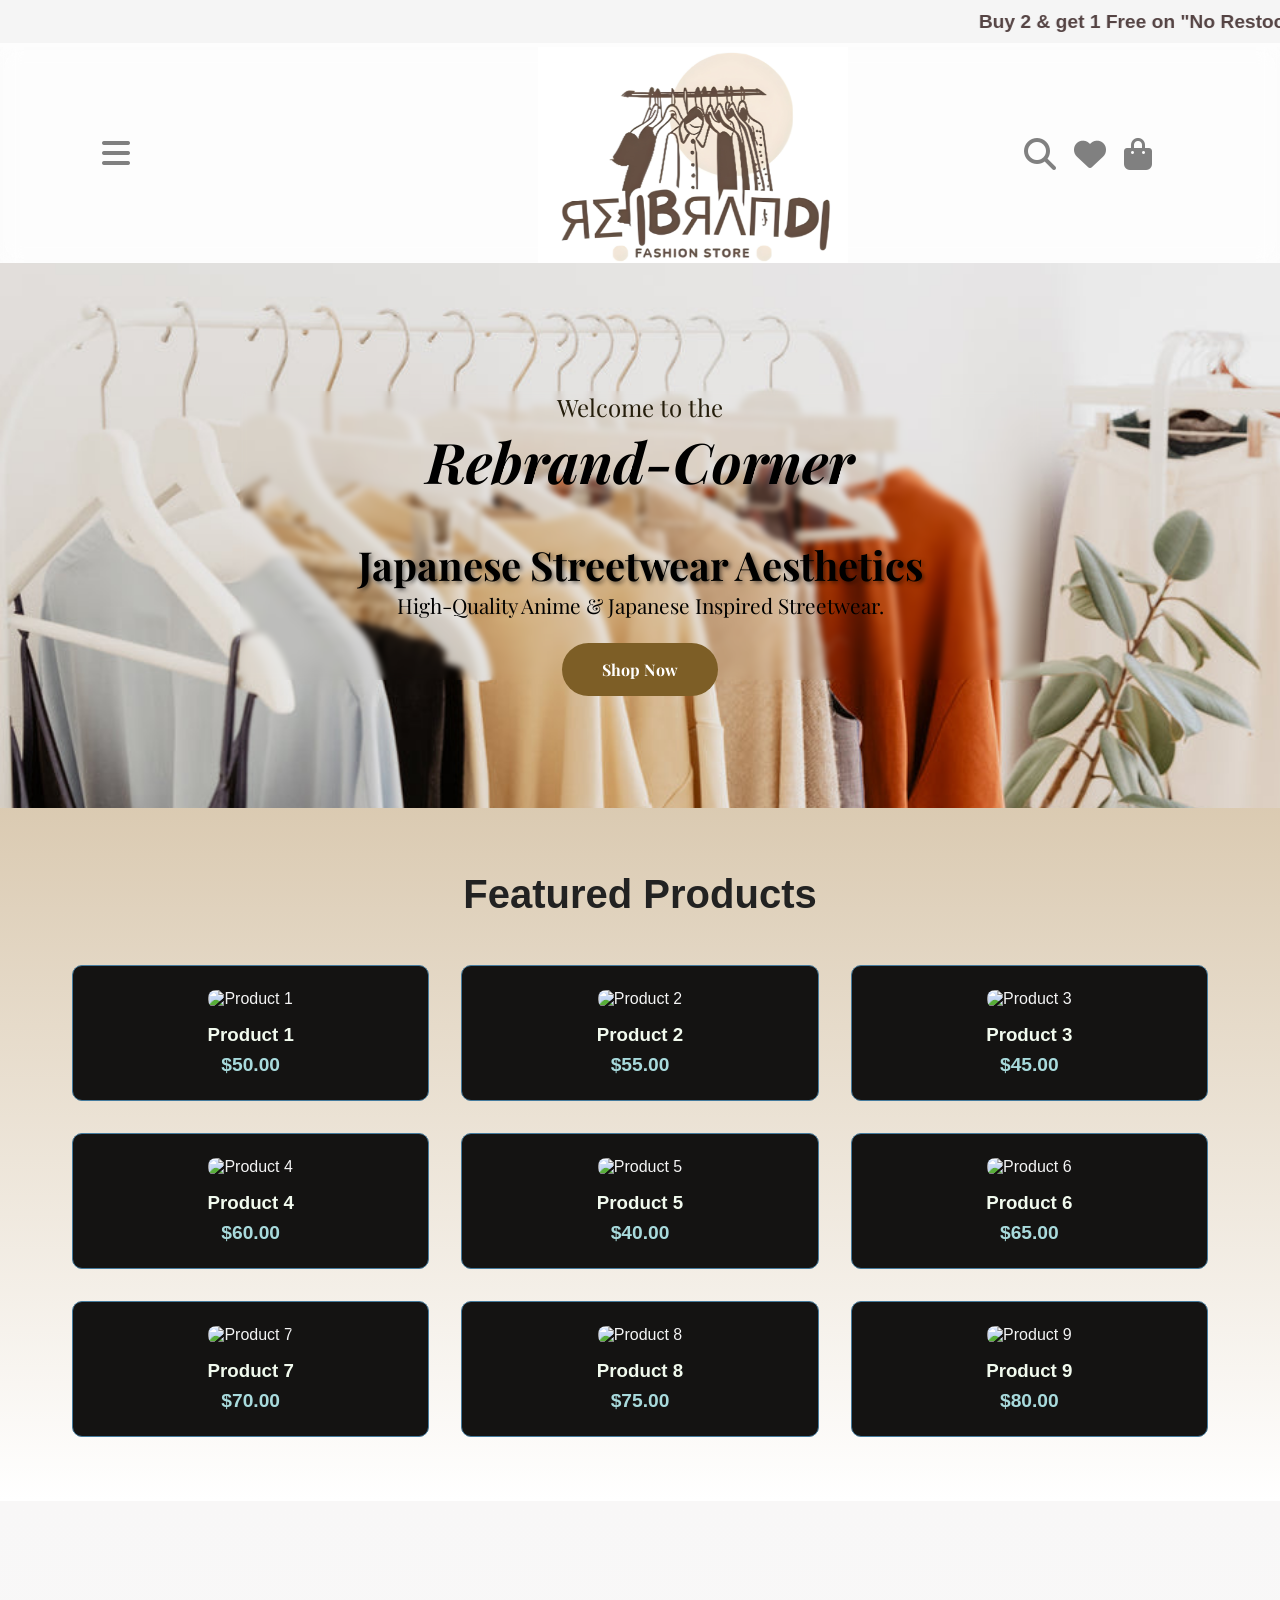
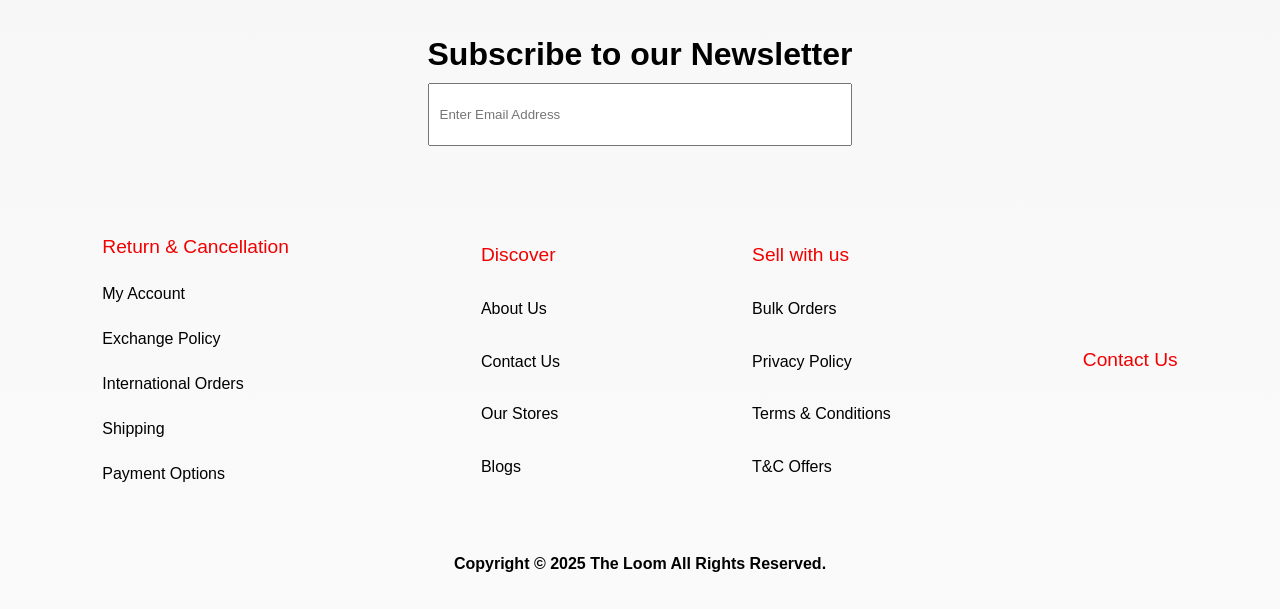
==== index.html @ 9e25e8c2 "Added Footer Section" ====
<!DOCTYPE html>
<html lang="en">
<head>
    <meta charset="UTF-8">
    <meta name="viewport" content="width=device-width, initial-scale=1.0">
    <title>ReBrand</title>
    <link rel="stylesheet" type="text/css" href="rebrand.css"/>
    <link rel="preconnect" href="https://fonts.googleapis.com">
    <link rel="preconnect" href="https://fonts.gstatic.com" crossorigin>
    <link rel="stylesheet" href="https://cdnjs.cloudflare.com/ajax/libs/font-awesome/6.4.0/css/all.min.css">
    <link href="https://fonts.googleapis.com/css2?family=Playfair+Display:ital,wght@0,400..900;1,400..900&display=swap" rel="stylesheet">
</head>
<body>
  <header>


        <marquee class="headline" behavior="scroll" direction="left" scrollamount="12" scrolldelay="20">
 <span>Buy 2 & get 1 Free on "No Restock Club!</span> <span> 2nd Apparel at ₹200 Off </span>  <span>Apparel at ₹300 Off</span>  <span>🔥 Big Sale: Up to 70% Off!</span>
</marquee>
<div class="navbar">



 <div class="All-nav-items"></div>

      <div class="hamburger">
        <i class="fa-solid fa-bars"></i>
      </div>

      <div class="main-logo">
        <img src="rebrandLogo.jpg" alt="" class="logo">
      </div>
     
      <div class="nav-items">
         <span id="Search-btn"><i class="fa-solid fa-magnifying-glass"></i></span>
         <span id="Fav-btn"><i class="fa-solid fa-heart"></i></span>
         <span id="Shopping-cart-btn"><i class="fa-solid fa-bag-shopping"></i></span>
      </div>

        </div>
</div>
  </header>

    <main>
        <section class="hero"  style="background-image: url(background2.jpg); ">
            
            <div class="hero-content">
                <p id="welcome-message"> Welcome to the </p>
                <h1> Rebrand-Corner</h1>
                <h2>Japanese Streetwear Aesthetics</h2>
                <p>High-Quality Anime & Japanese Inspired Streetwear.</p>
                <a href="#product-grid" class="cta-button">Shop Now</a>
            </div>
            
        </section>
        
        <section id="product-grid" class="product-grid">
            <h2>Featured Products</h2>
            <div class="products">
                <div class="product-card">
                    <img src="https://via.placeholder.com/300" alt="Product 1">
                    <h3>Product 1</h3>
                    <p class="price">$50.00</p>
                </div>
                <div class="product-card">
                    <img src="https://via.placeholder.com/300" alt="Product 2">
                    <h3>Product 2</h3>
                    <p class="price">$55.00</p>
                </div>
                <div class="product-card">
                    <img src="https://via.placeholder.com/300" alt="Product 3">
                    <h3>Product 3</h3>
                    <p class="price">$45.00</p>
                </div>

                <div class="product-card">
                    <img src="https://via.placeholder.com/300" alt="Product 4">
                    <h3>Product 4</h3>
                    <p class="price">$60.00</p>
                </div>
                <div class="product-card">
                    <img src="https://via.placeholder.com/300" alt="Product 5">
                    <h3>Product 5</h3>
                    <p class="price">$40.00</p>
                </div>
                <div class="product-card">
                    <img src="https://via.placeholder.com/300" alt="Product 6">
                    <h3>Product 6</h3>
                    <p class="price">$65.00</p>
                </div>

                <div class="product-card">
                    <img src="https://via.placeholder.com/300" alt="Product 7">
                    <h3>Product 7</h3>
                    <p class="price">$70.00</p>
                </div>
                <div class="product-card">
                    <img src="https://via.placeholder.com/300" alt="Product 8">
                    <h3>Product 8</h3>
                    <p class="price">$75.00</p>
                </div>
                <div class="product-card">
                    <img src="https://via.placeholder.com/300" alt="Product 9">
                    <h3>Product 9</h3>
                    <p class="price">$80.00</p>
                </div>
            </div>
        </section>



    </main>

    <footer>
        <div class="foot-Header">
            <h1 id="footHeading">Subscribe to our Newsletter</h1>
            <input type="email" placeholder="Enter Email Address" id="email">
        </div>
            
        <div class="footer-services">
            <ul class="first-footer-section">
                <li style="font-size: 1.2rem; color: rgb(240, 0, 0);">Return & Cancellation</li>
               <li> My Account</li>
                <li>Exchange Policy</li>
                <li>International Orders</li>
                <li>Shipping</li>
                <li>Payment Options</li>

            </ul>
            <ul class="second-footer-section">
                <li style="font-size: 1.2rem; color: rgb(240, 0, 0);">Discover</li>
               <li> About Us</li>
                <li>Contact Us</li>
                <li>Our Stores</li>
                <li>Blogs</li>
        

            </ul>
            <ul class="third-footer-section">

                <li style="font-size: 1.2rem; color: rgb(240, 0, 0);">Sell with us</li>
               <li>Bulk Orders </li>
                <li>Privacy Policy</li>
                <li>Terms & Conditions</li>
                <li>T&C Offers</li>
        

            </ul>

            <ul class="fourth-footer-section">
                <li style="font-size: 1.2rem; color: rgb(240, 0, 0);">Contact Us</li>
            </ul>
        </div>
        <div class="last-section">
            <h1 id="copyright">Copyright © 2025 The Loom All Rights Reserved.</h1>
        </div>
        

    </footer>
    <script src="rebrand.js"></script>
</body>
</html>
---- rebrand.css ----
*{
margin: 0;
  padding: 0;
  box-sizing: border-box;

}


body {
    font-family: '', sans-serif;
    background-color: #fdfdfd; /* Dark background */
    color: #f4f4f4;
    margin: 0;
  padding: 0;
}
header {
  position: relative;
  z-index: 1;
}

main{
   background: linear-gradient(to bottom, #bea175, #ffffff);

}

.hero {
    /* Fun gradient background */
    /*background: linear-gradient(45deg, #457b9d, #1d3557);*/
    color: black;
    text-align: center;
    padding: 8rem 2rem;
    background-repeat: no-repeat;
    background-size: cover;
    background-position: center;
    position: relative;
    z-index: 2;
}

.hero-content {
    font-family: 'Playfair Display', serif; /* Elegant font for hero section */
    max-width: 800px;
    margin: 0 auto;

    color: black;
    backdrop-filter: blur(3px); /* Optional: adds a blur effect to the background */


}

.hero h1 {
    font-size: 3.5rem;
    font-style: italic;
    margin-top: 0px;
    margin-bottom: 2.5rem;
    /*text-shadow: 2px 2px 4px rgba(0,0,0,0.5);*/
}


.hero h2 {
    font-size: 2.5rem;
    margin-top: 0px;
    margin-bottom: 0px;
    text-shadow: 2px 2px 4px rgba(0,0,0,0.5);
    
}


#welcome-message {
    font-size: 1.5rem;
    margin-bottom: 0;
    color: rgb(37, 30, 12); /* Dark brown for subtitle */
}

.hero p {
    font-size: 1.3rem;
    margin-bottom: 2.5rem;
    color: black; /* Light blue for subtitle */
}

.cta-button {
    background-color: #7d5e26; /* Bright red accent */
    color: white;
    padding: 1rem 2.5rem;
    text-decoration: none;
    border-radius: 50px; /* Rounded button */
    font-weight: bold;
    transition: background-color 0.3s ease, transform 0.2s ease;
}

.cta-button:hover {
    background-color: #f1faee;
    color: #1d3557;
    transform: translateY(-3px); /* Add a little lift on hover */
}

.product-grid {
    padding: 4rem 2rem;
    max-width: 1200px;
    margin: 0 auto;
}

.product-grid h2 {
    text-align: center;
    margin-bottom: 3rem;
    font-size: 2.5rem;
    color:  #222222;   /* edited color from white to black*/
}

.products {
    display: grid;
    grid-template-columns: repeat(auto-fit, minmax(280px, 1fr)); /* Responsive grid */
    gap: 2rem;
}

.product-card {
    background-color: #141312;
    border: 1px solid #457b9d;
    border-radius: 10px;
    text-align: center;
    padding: 1.5rem;
    transition: transform 0.3s ease, box-shadow 0.3s ease;
    cursor: pointer;
}

.product-card:hover {
    transform: translateY(-10px);
    box-shadow: 0 10px 20px rgba(0,0,0,0.4);
}

.product-card img {
    max-width: 100%;
    height: auto;
    border-radius: 8px;
}

.product-card h3 {
    margin: 1rem 0 0.5rem;
    color: #f1faee;
}

.price {
    font-weight: bold;
    color: #a8dadc; /* Light blue for price */
    font-size: 1.2rem;
}


.fa-solid.fa-bars{
    font-size: 2rem;
    position: absolute;
    left: 8vw;
    top: 10vh;
   color: rgb(128, 128, 128);
    cursor: pointer;
    transition: all 0.3s ease;
    transform: scale(1);
}

.fa-solid.fa-bars:hover{
  transform: scale(1.05);
  color: black;
}
.navbar{
    position: relative;
    display: flex;
    justify-content: space-evenly;
   /*  background-color: rgb(253, 253, 253);*/
    border-bottom: none;
   /* box-shadow: none;*/
  

  
    height: 23vh;
     background: rgba(255, 255, 255, 0.1); /* Light white overlay*/ 
    backdrop-filter: blur(10px);          /* Apply blur behind*/ 
    -webkit-backdrop-filter: blur(10px);  /* For Safari */
    border-bottom: 1px solid rgba(255, 255, 255, 0.2); 
  height: 24vh;
   background: rgba(255, 255, 255, 0.1); /* Light white overlay */
  backdrop-filter: blur(10px);          /* Apply blur behind */
  -webkit-backdrop-filter: blur(10px);  /* For Safari */
  border-bottom: 1px solid rgba(255, 255, 255, 0.2);

}
.headline {
  font-weight: 500;
  font-size: 16px;
  background-color: #f5f5f5;
  padding: 10px 0;
  color: #544343;
  cursor: pointer;
  font-weight: bold;
  
}

.headline span{
    
     margin-right: 20vw; /* or any spacing you want */
  white-space: nowrap;
  background: transparent;
  font-size: 1.2rem;

}


.logo{
height: 35vh;
  position: absolute;
  left: 42vw;
  display: block;
  border: none;
  outline: none;
  text-decoration: none;
  object-fit: contain;
  clip-path: inset(0 0 5% 0);
  cursor: pointer;
  padding-bottom: 5px;
}
.main-logo.logo{
  display: block;
  border-bottom: none !important;
}

.All-nav-items{
    display: flex;
    
}
.nav-items{
    display: inline-flex;
    justify-content: space-evenly;
    gap: 18px;
    position: absolute;
    right: 10vw;
    top: 10vh;
    font-size: 2rem;
    color: rgba(96, 82, 46, 0.637);
    cursor: pointer;
    background: transparent;
    border: none;
    padding: 0;
    margin: 0;
   transition: all 0.3s ease; 
  transform: scale(1);       
  box-shadow: none;  

}
/* .nav-items:hover{
  transform: scaleX(5)
} */

/* #Search-btn{
  transition: all 0.5s ease-in-out;
} */

#Search-btn:hover{
  transform: scale(1.05);
  box-shadow: 0 4px 20px rgba(0, 0, 0, 0.3);
   background: none;
  border: none;
  outline: none;
  box-shadow: none;
}
#Fav-btn:hover{
  transform: scale(1.05);
  box-shadow: none;
  border: none;
  outline: none;

}
#Shopping-cart-btn:hover{
  transform: scale(1.05);
   box-shadow: none;
  border: none;
  outline: none;
}

i {
  color: rgb(128, 128, 128);
  transition: color 0.3s ease;
}

i:hover {
  color: black;
}

footer{
  display: flex;
  justify-content: center;
  flex-direction:column;
  align-items: center;
  position: relative;
     background: linear-gradient(to bottom, #f8f7f7, #fafafa);
}
.foot-Header{
  display: flex;
  flex-direction: column;
  margin-top: 15vh;
margin-bottom: 10vh;
}

#footHeading{
  color: black;
  margin-bottom: 10px;
}
#email{
  height: 7vh;
  padding: 10px;
}
.footer-services{
  display: flex;
  justify-content: space-evenly;
  color: black;
list-style-type: none;

}
.fourth-footer-section{
 margin-left: 15vw;
}
.third-footer-section{
  margin-left: 15vw;
}
.second-footer-section{
  margin-left: 15vw;
}


ul{
  display: flex;
  flex-direction: column;
  justify-content: space-evenly;
  list-style: none;
}
li{
  margin-bottom: 3vh;
}
#copyright{
  bottom: 20px;
  color: black;
  font-size: 1rem;
  margin-top: 5vh;
  margin-bottom: 4vh;
}
.last-section{
  display: flex;
  justify-content: center;
  align-items: center;
}
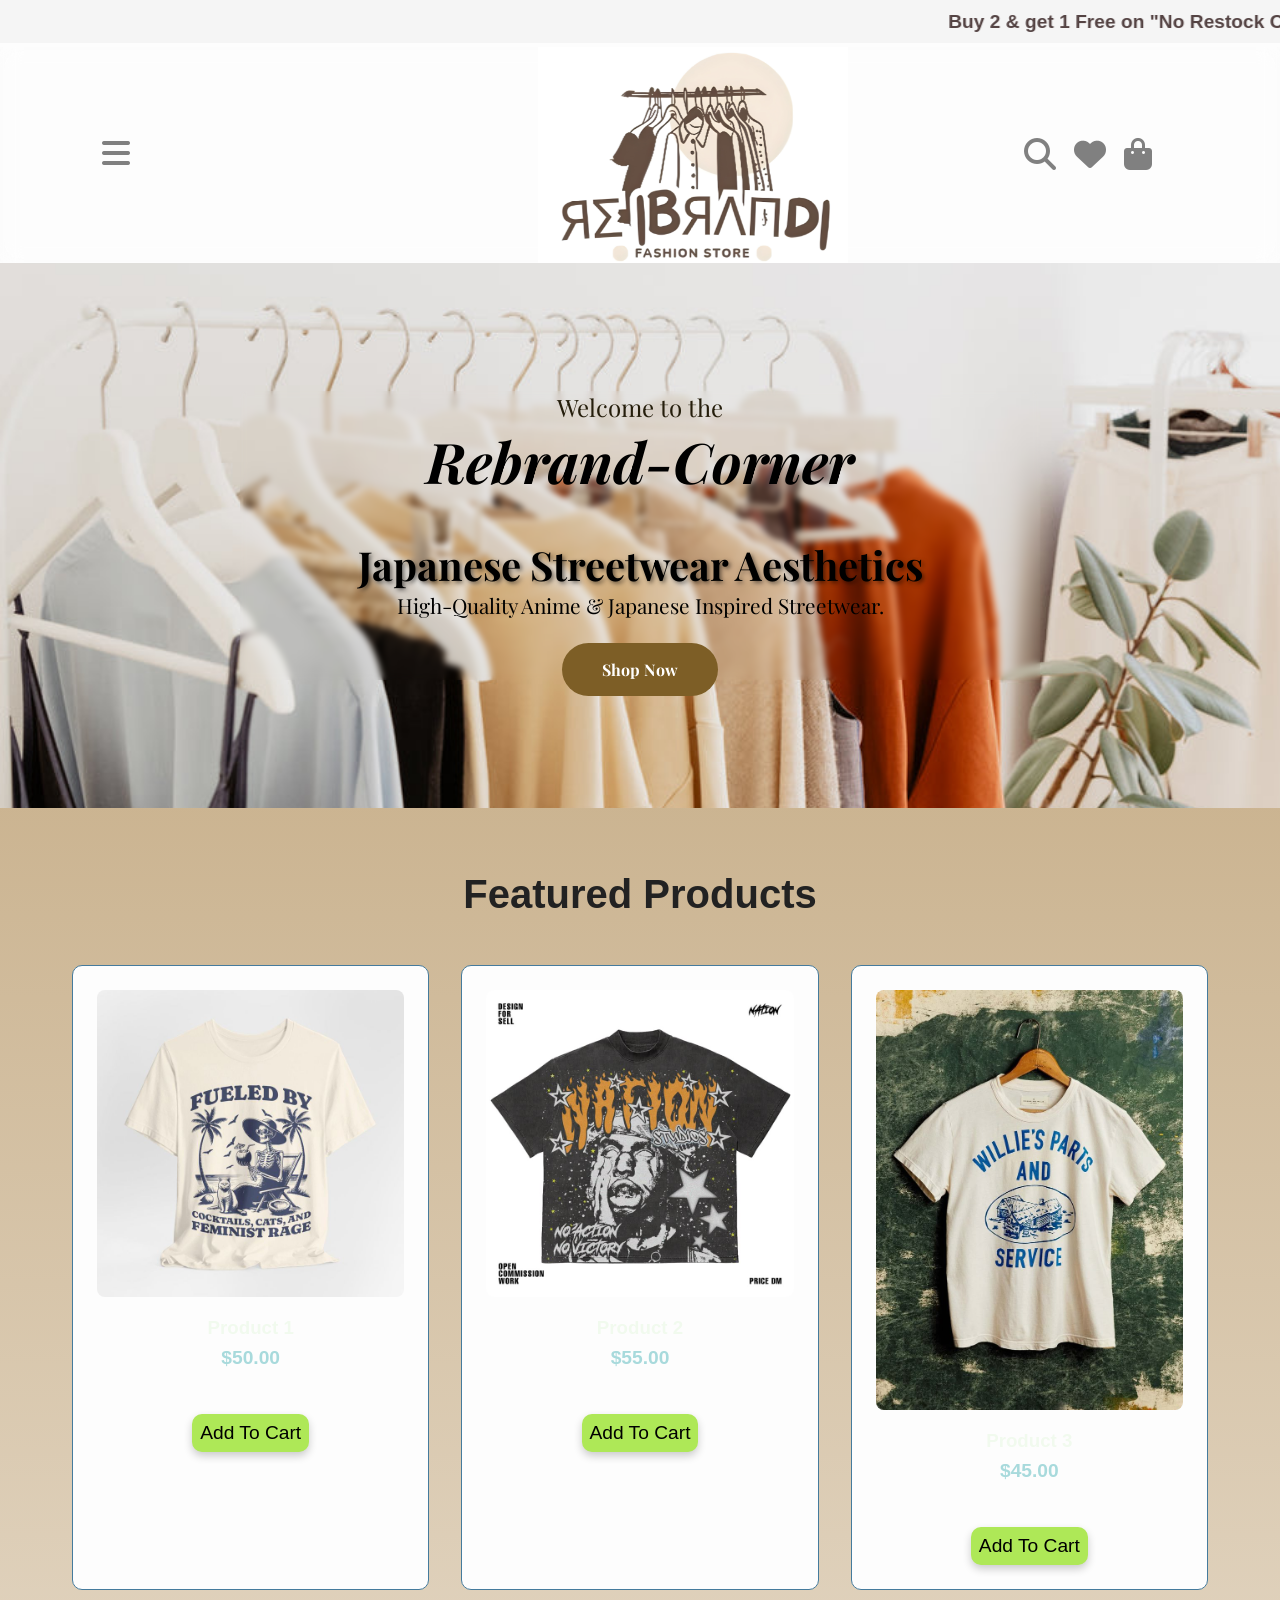
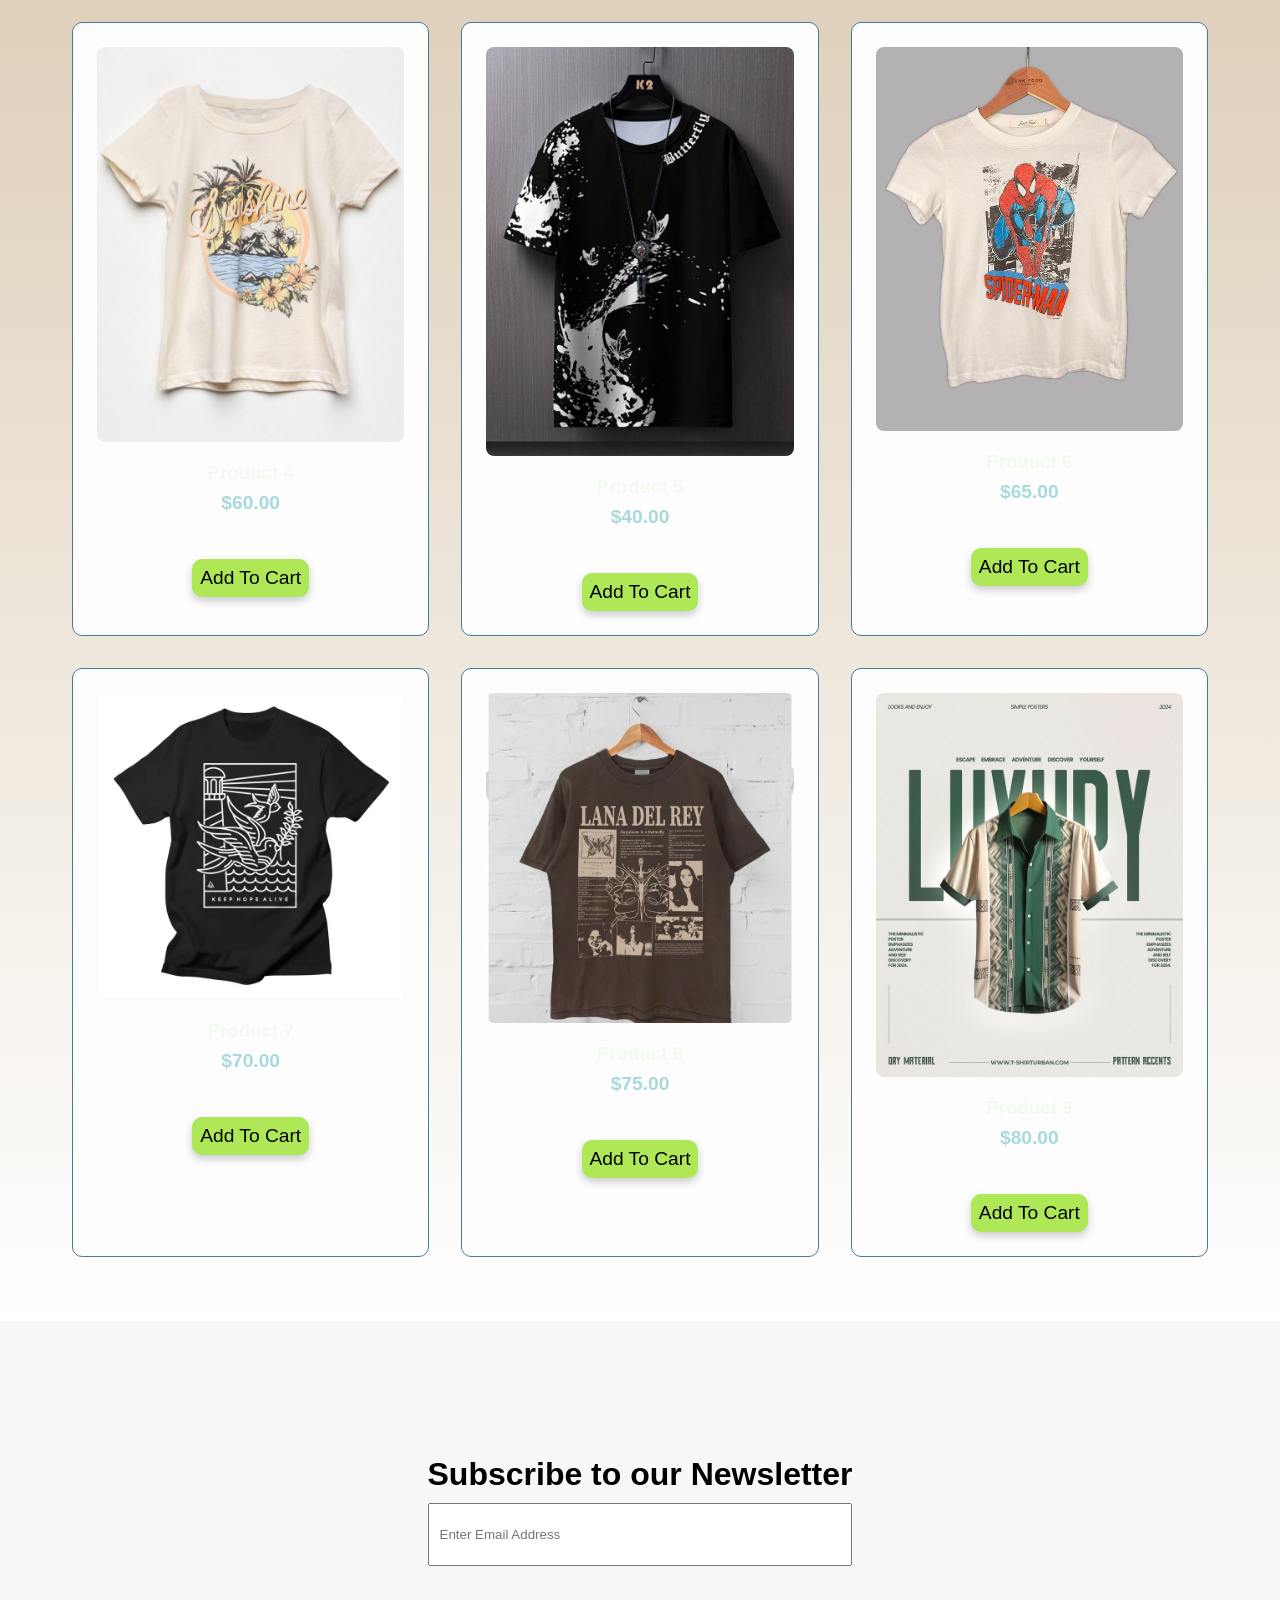
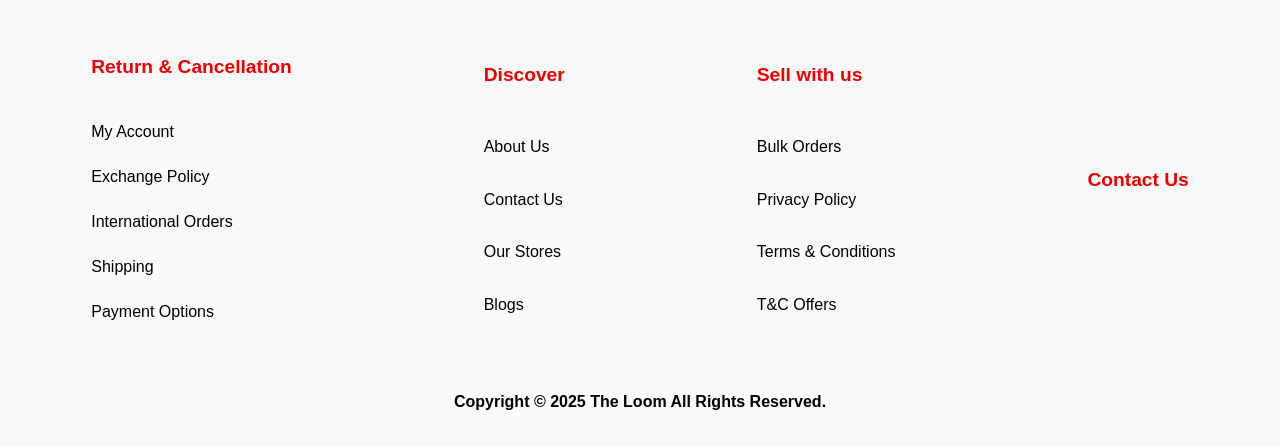
==== commit 386953ba: "Js Added" ====
--- a/index.html
+++ b/index.html
@@ -58,51 +58,60 @@
             <h2>Featured Products</h2>
             <div class="products">
                 <div class="product-card">
-                    <img src="https://via.placeholder.com/300" alt="Product 1">
+                    <img src="img/Angetrieben durch Cocktailkatzen und feministisches Rage-Shirt, Retro-feministisches Hemd, Skelettästhetik, feministisches T-Stück, lustiges feministisches Geschenk Unisex-T-Stück.jpeg" alt="Product 1">
                     <h3>Product 1</h3>
                     <p class="price">$50.00</p>
+                    <button class="add-to-cart">Add To Cart</button>
                 </div>
                 <div class="product-card">
-                    <img src="https://via.placeholder.com/300" alt="Product 2">
+                    <img src="img/222ed076-2b6e-4f0c-8e55-3c0b15c1829b.jpeg" alt="Product 2">
                     <h3>Product 2</h3>
                     <p class="price">$55.00</p>
+                    <button class="add-to-cart">Add To Cart</button>
                 </div>
                 <div class="product-card">
-                    <img src="https://via.placeholder.com/300" alt="Product 3">
+                    <img src="img/men's t-shirts.jpeg" alt="Product 3">
                     <h3>Product 3</h3>
                     <p class="price">$45.00</p>
+                    <button class="add-to-cart">Add To Cart</button>
                 </div>
 
                 <div class="product-card">
-                    <img src="https://via.placeholder.com/300" alt="Product 4">
+                    <img src="img/ti1637769312tl831c2f88a604a07ca94314b56a4921b8.jpeg" alt="Product 4">
                     <h3>Product 4</h3>
                     <p class="price">$60.00</p>
+                     <button class="add-to-cart">Add To Cart</button>
                 </div>
                 <div class="product-card">
-                    <img src="https://via.placeholder.com/300" alt="Product 5">
+                    <img src="img/Men Butterfly & Splash Ink Print Tee.jpeg" alt="Product 5">
                     <h3>Product 5</h3>
                     <p class="price">$40.00</p>
+                    <button class="add-to-cart">Add To Cart</button>
                 </div>
                 <div class="product-card">
-                    <img src="https://via.placeholder.com/300" alt="Product 6">
+                    <img src="img/Boys' Vintage Tees & Band Shirts.jpeg" alt="Product 6">
                     <h3>Product 6</h3>
                     <p class="price">$65.00</p>
+                    <button class="add-to-cart">Add To Cart</button>
                 </div>
 
                 <div class="product-card">
-                    <img src="https://via.placeholder.com/300" alt="Product 7">
+                    <img src="img/Hope.jpeg" alt="Product 7">
                     <h3>Product 7</h3>
                     <p class="price">$70.00</p>
+                     <button class="add-to-cart">Add To Cart</button>
                 </div>
                 <div class="product-card">
-                    <img src="https://via.placeholder.com/300" alt="Product 8">
+                    <img src="img/not mine.jpeg" alt="Product 8">
                     <h3>Product 8</h3>
                     <p class="price">$75.00</p>
+                     <button class="add-to-cart">Add To Cart</button>
                 </div>
                 <div class="product-card">
-                    <img src="https://via.placeholder.com/300" alt="Product 9">
+                    <img src="img/T-Shirt Design Ads for Social Media _ Fashion Branding - Sonoj ray.jpeg" alt="Product 9">
                     <h3>Product 9</h3>
                     <p class="price">$80.00</p>
+                     <button class="add-to-cart">Add To Cart</button>
                 </div>
             </div>
         </section>
@@ -119,36 +128,37 @@
             
         <div class="footer-services">
             <ul class="first-footer-section">
-                <li style="font-size: 1.2rem; color: rgb(240, 0, 0);">Return & Cancellation</li>
-               <li> My Account</li>
-                <li>Exchange Policy</li>
-                <li>International Orders</li>
-                <li>Shipping</li>
-                <li>Payment Options</li>
+                <h4 style="font-size: 1.2rem; color: rgb(240, 0, 0);">Return & Cancellation</h4>
+               <li> <a href="">My Account</a></li>
+                <li><a href="#">Exchange Policy</a></li>
+                <li><a href="#">International Orders</a></li>
+                <li><a href="#">Shipping</a></li>
+                <li><a href="#">Payment Options</a></li>
 
             </ul>
             <ul class="second-footer-section">
-                <li style="font-size: 1.2rem; color: rgb(240, 0, 0);">Discover</li>
-               <li> About Us</li>
-                <li>Contact Us</li>
-                <li>Our Stores</li>
-                <li>Blogs</li>
+                <h4 style="font-size: 1.2rem; color: rgb(240, 0, 0);">Discover</h4>
+                <li><a href="#">About Us</a></li>
+                <li><a href="#">Contact Us</a></li>
+                <li><a href="#">Our Stores</a></li>
+                <li><a href="#">Blogs</a></li>
+
         
 
             </ul>
             <ul class="third-footer-section">
 
-                <li style="font-size: 1.2rem; color: rgb(240, 0, 0);">Sell with us</li>
-               <li>Bulk Orders </li>
-                <li>Privacy Policy</li>
-                <li>Terms & Conditions</li>
-                <li>T&C Offers</li>
+                <h4 style="font-size: 1.2rem; color: rgb(240, 0, 0);">Sell with us</h4>
+                <li><a href="#">Bulk Orders</a></li>
+                <li><a href="#">Privacy Policy</a></li>
+                <li><a href="#">Terms & Conditions</a></li>
+                <li><a href="#">T&C Offers</a></li>
         
 
             </ul>
 
             <ul class="fourth-footer-section">
-                <li style="font-size: 1.2rem; color: rgb(240, 0, 0);">Contact Us</li>
+                <h4 style="font-size: 1.2rem; color: rgb(240, 0, 0);">Contact Us</h4>
             </ul>
         </div>
         <div class="last-section">
@@ -157,6 +167,7 @@
         
 
     </footer>
-    <script src="rebrand.js"></script>
+  
 </body>
+  <script src="rebrand.js"></script>
 </html>
--- a/rebrand.css
+++ b/rebrand.css
@@ -115,7 +115,7 @@
 }
 
 .product-card {
-    background-color: #141312;
+    background-color: #fdfdfd;
     border: 1px solid #457b9d;
     border-radius: 10px;
     text-align: center;
@@ -334,6 +334,16 @@
 }
 li{
   margin-bottom: 3vh;
+
+  position: relative;
+display: inline-block;
+color: inherit;
+
+}
+
+li:hover{
+  transform: scale(1.05);
+  
 }
 #copyright{
   bottom: 20px;
@@ -347,3 +357,53 @@
   justify-content: center;
   align-items: center;
 }
+
+li a{
+  text-decoration: none;
+  color: inherit;
+  
+}
+
+.footer-services h4{
+  margin-bottom:5vh;
+}
+
+.li::after{
+  content: "";
+  position: absolute;
+    left: 0;
+  bottom: 0;
+  width: 0;
+  height: 4px;
+  background-color: #415f8d; /* Choose your underline color */
+  transition: width 0.3s ease;
+
+}
+.li:hover::after{
+  width: 100%;
+}
+.add-to-cart{
+  margin-top:5vh ;
+  font-size: 1.2rem;
+  cursor: pointer;
+  border: none;
+  background-color: rgb(174, 232, 87) ;
+  padding: 8px;
+  transition: all 0.3s ease-in-out;
+   box-shadow: 0 4px 8px rgba(0,0,0,0.2);
+   border-radius: 10px;
+}
+.add-to-cart:hover{
+  transform: scale(1.10);
+  box-shadow: 0 6px 12px rgba(0,0,0,0.3);
+}
+.add-to-cart:active {
+  transform: translateY(2px);
+  box-shadow: 0 2px 4px rgba(0,0,0,0.2);
+}
+.add-cart-msg{
+  color: black;
+  display: flex;
+  margin-left: 8vw;
+  margin-top: 4vh;
+}
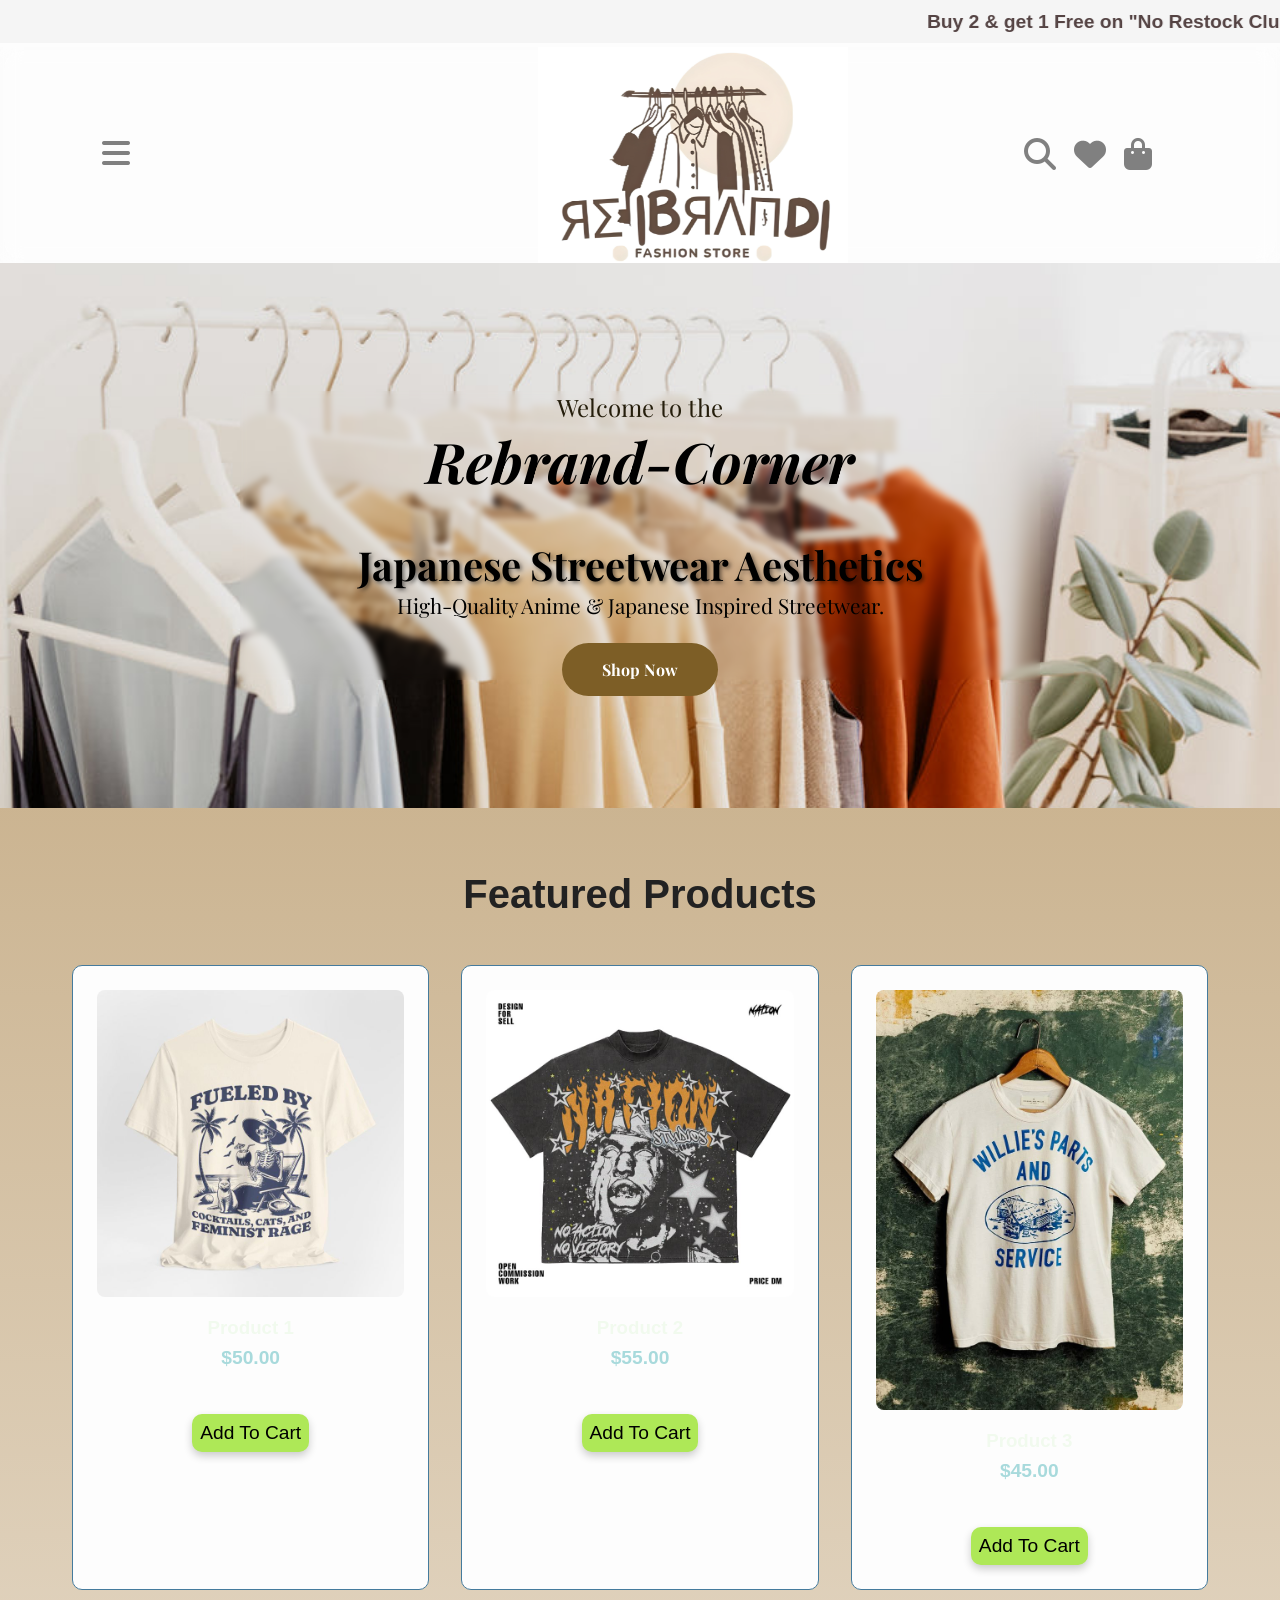
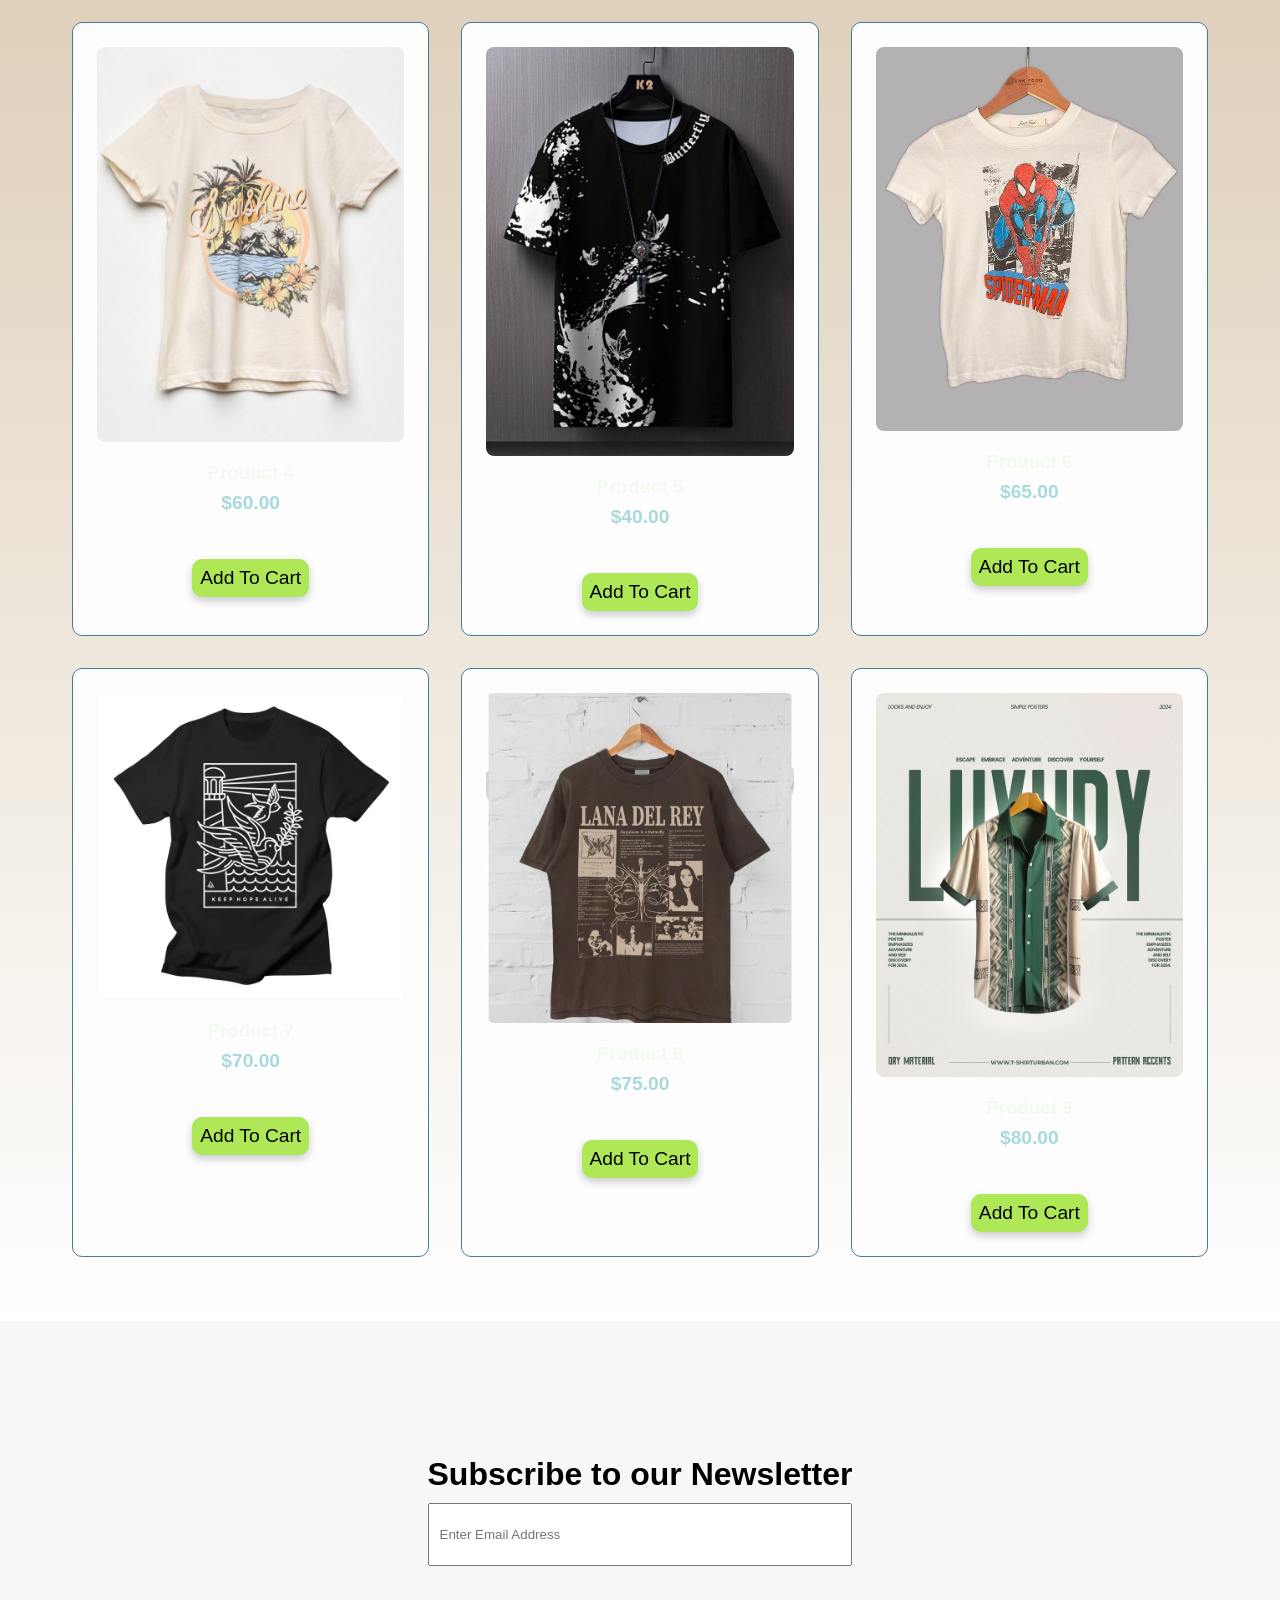
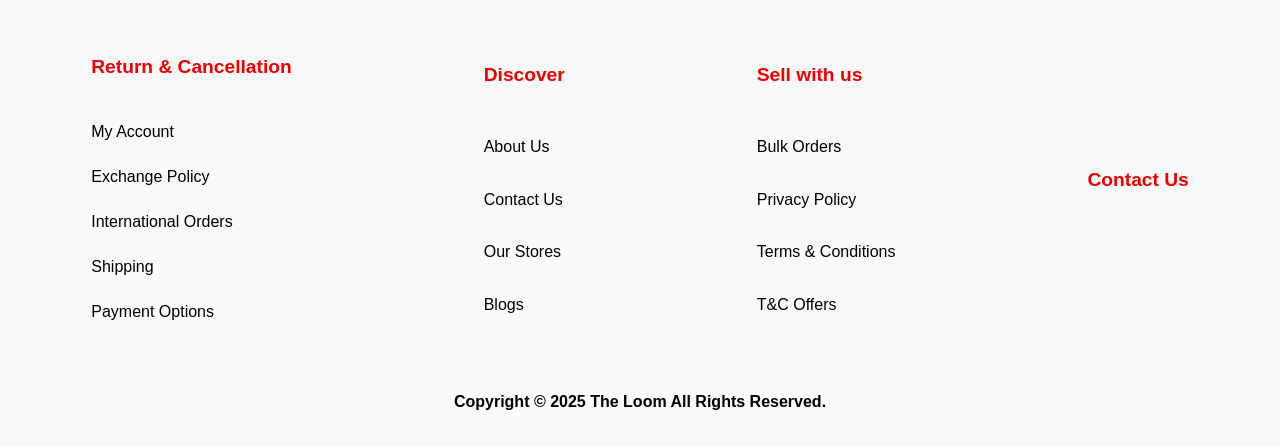
==== commit 316e6647: "feat: Added Search bar/Frontend" ====
--- a/index.html
+++ b/index.html
@@ -32,7 +32,13 @@
       </div>
      
       <div class="nav-items">
-         <span id="Search-btn"><i class="fa-solid fa-magnifying-glass"></i></span>
+	 <div class="search-container">
+		  <input type="text" class="search-input" placeholder="Search..." aria-label="Search">
+		  <button class="search-icon" aria-label="Toggle search bar">
+			  <span id="Search-btn"><i class="fa-solid fa-magnifying-glass"></i></span>
+		  </button>
+	 </div>       
+	
          <span id="Fav-btn"><i class="fa-solid fa-heart"></i></span>
          <span id="Shopping-cart-btn"><i class="fa-solid fa-bag-shopping"></i></span>
       </div>
@@ -42,7 +48,7 @@
   </header>
 
     <main>
-        <section class="hero"  style="background-image: url(background2.jpg); ">
+        <section class="hero"  style="background-image: url(img/background2.jpg); ">
             
             <div class="hero-content">
                 <p id="welcome-message"> Welcome to the </p>
--- a/rebrand.css
+++ b/rebrand.css
@@ -1,3 +1,35 @@
+.search-container{
+  display: flex;
+  align-items: center;
+  position: relative;  For positioning the icon if needed */
+  
+}
+
+.search-input {
+  width: 0; /* Initially hidden */
+  opacity: 0;
+  border: none;
+  transition: width 0.3s ease-in-out, opacity 0.3s ease-in-out, padding 0.3s ease-in-out;
+  /* Add other styling for the input field when visible */
+}
+
+.search-input.active {
+  width: 200px; /* Adjust as needed */
+  opacity: 1;
+  padding: 8px 10px  ; /* Add padding when active */
+  border: 1px solid #ccc;
+  border-radius: 10px;
+  margin-right: 10px;
+  /* Other active styles */
+}
+
+.search-icon {
+  background: none;
+  border: none;
+  cursor: pointer;
+  font-size: 2rem; /* Adjust icon size */
+  color: #555;
+} 
 
 
 *{
@@ -406,4 +438,4 @@
   display: flex;
   margin-left: 8vw;
   margin-top: 4vh;
-}+}
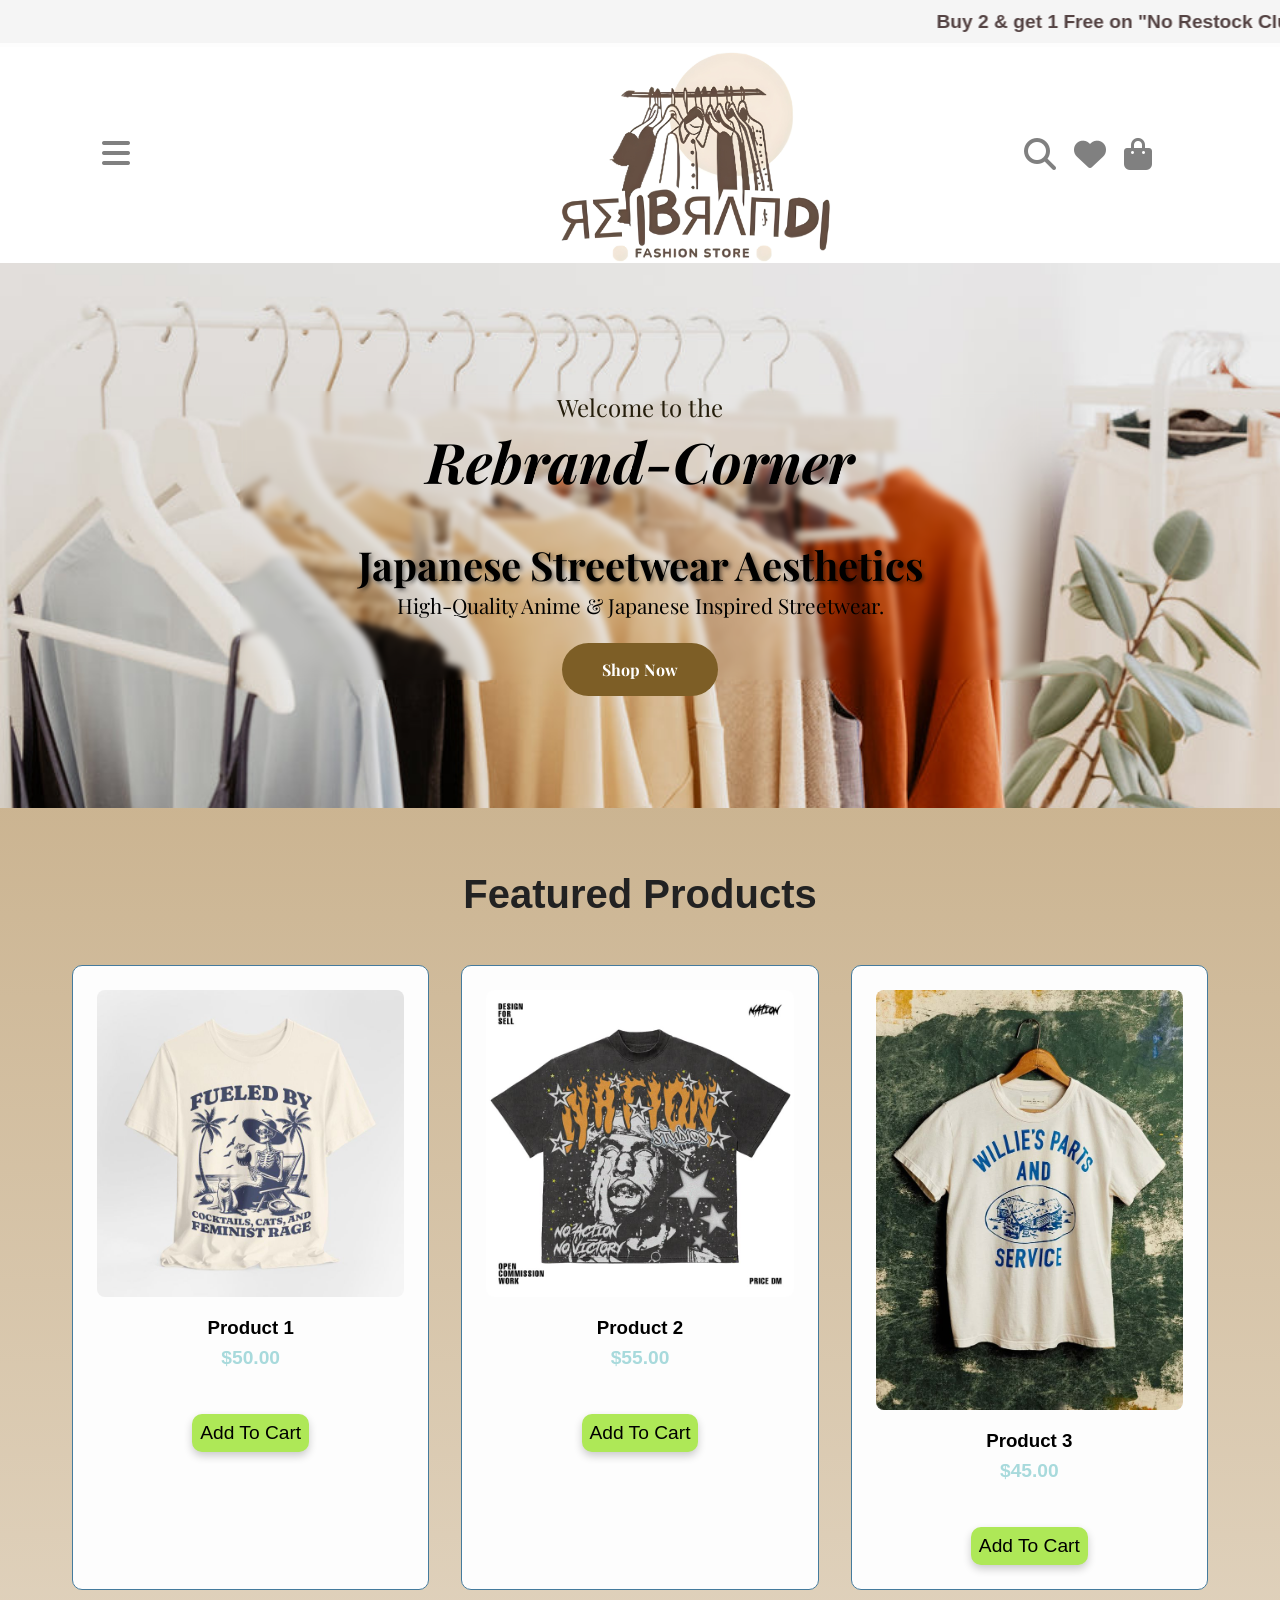
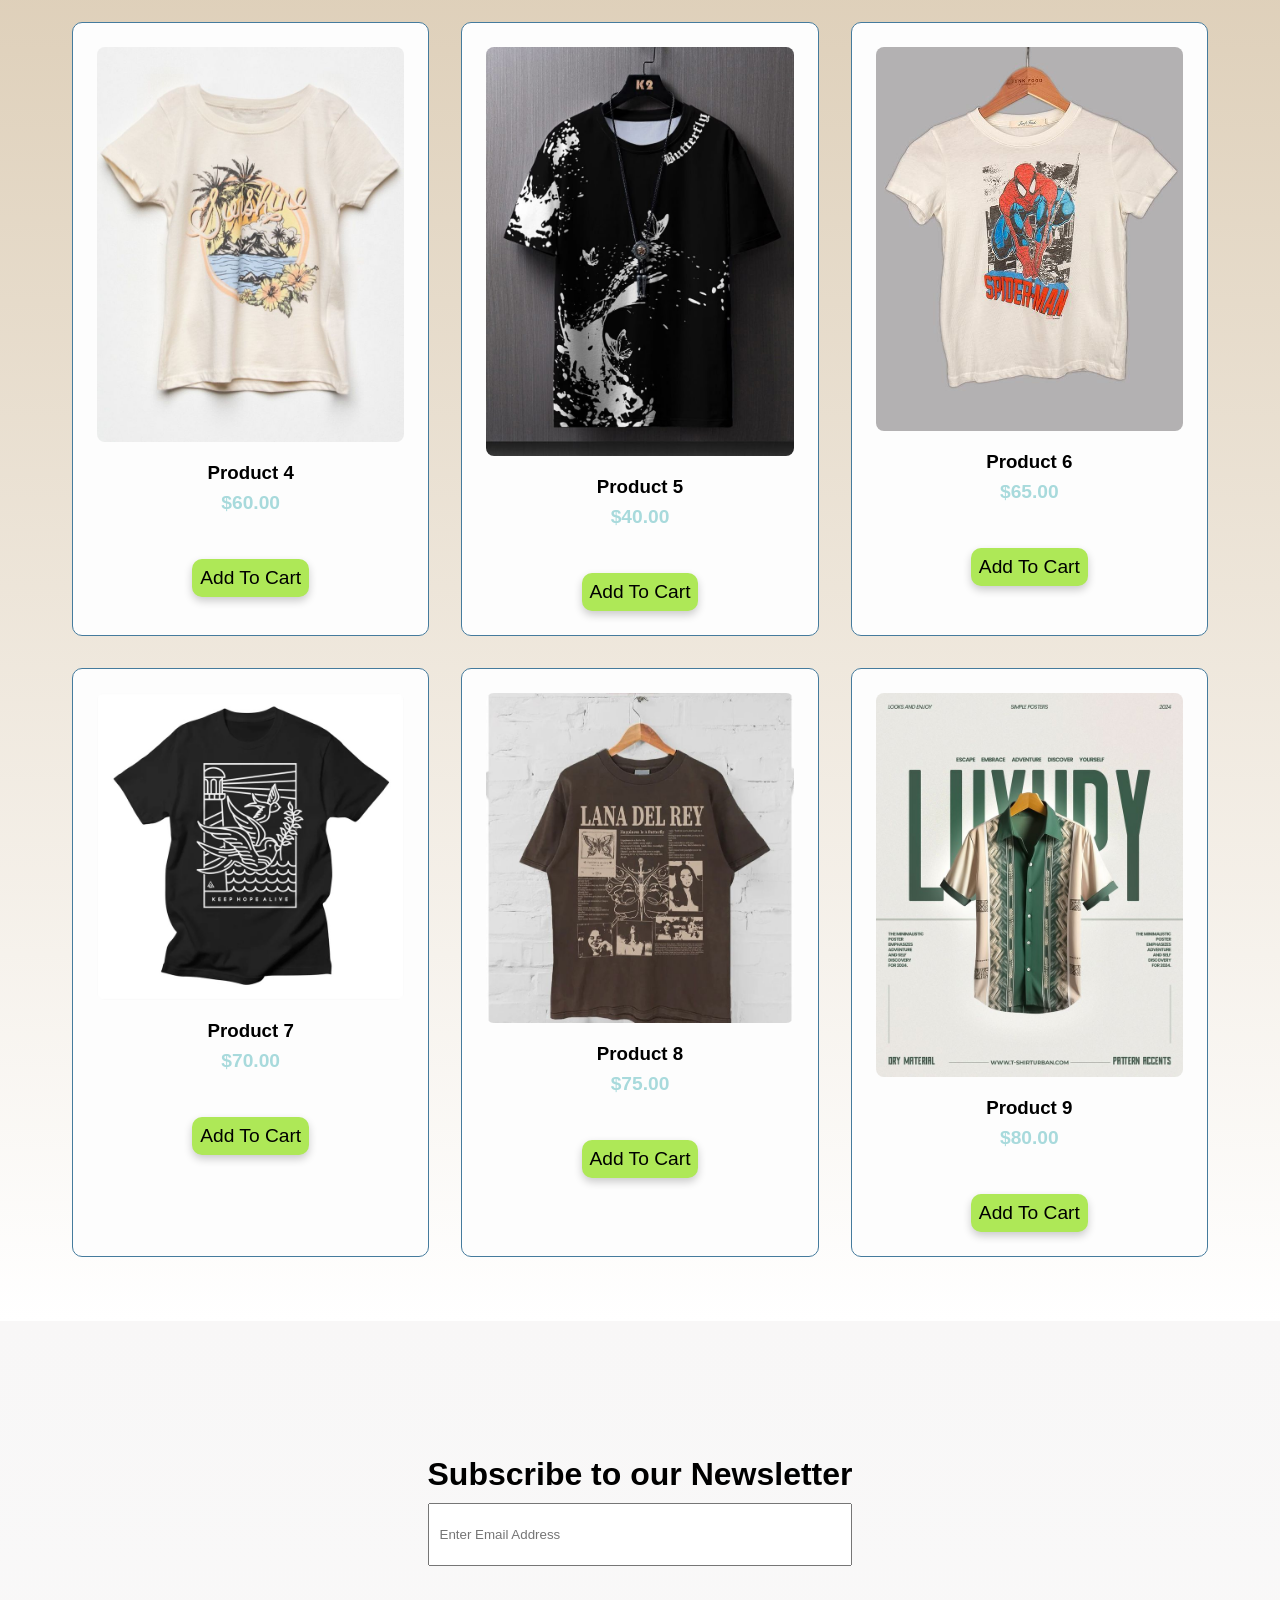
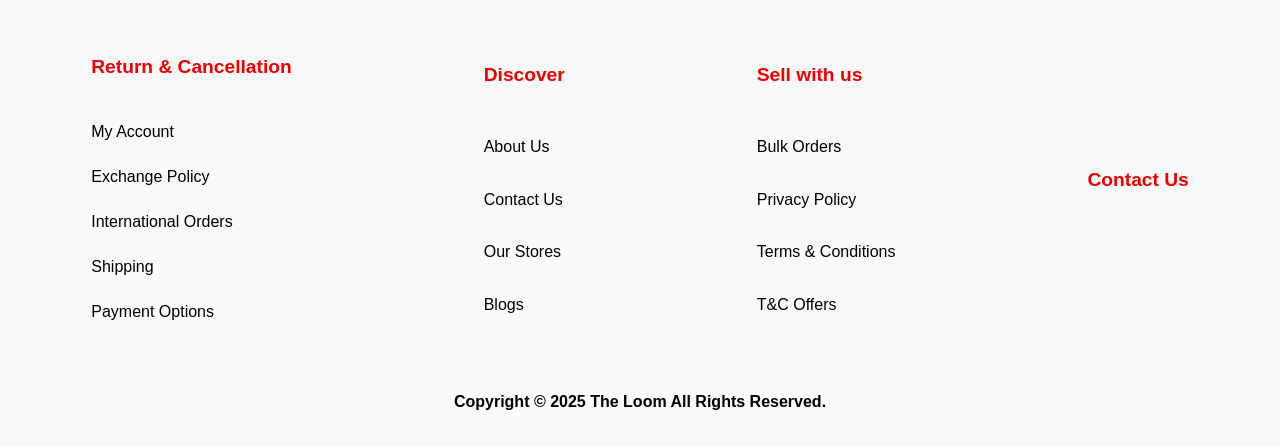
==== commit bb0dcdb5: "updated badge counter and local storage" ====
--- a/index.html
+++ b/index.html
@@ -11,12 +11,13 @@
     <link href="https://fonts.googleapis.com/css2?family=Playfair+Display:ital,wght@0,400..900;1,400..900&display=swap" rel="stylesheet">
 </head>
 <body>
+            <marquee class="headline" behavior="scroll" direction="left" scrollamount="12" scrolldelay="20">
+ <span>Buy 2 & get 1 Free on "No Restock Club!</span> <span> 2nd Apparel at ₹200 Off </span>  <span>Apparel at ₹300 Off</span>  <span>🔥 Big Sale: Up to 70% Off!</span>
+</marquee>
   <header>
 
 
-        <marquee class="headline" behavior="scroll" direction="left" scrollamount="12" scrolldelay="20">
- <span>Buy 2 & get 1 Free on "No Restock Club!</span> <span> 2nd Apparel at ₹200 Off </span>  <span>Apparel at ₹300 Off</span>  <span>🔥 Big Sale: Up to 70% Off!</span>
-</marquee>
+
 <div class="navbar">
 
 
@@ -28,27 +29,25 @@
       </div>
 
       <div class="main-logo">
-        <img src="rebrandLogo.jpg" alt="" class="logo">
+       <a href="#"> <img src="rebrandLogo.jpg" alt="" class="logo"></a>
       </div>
      
       <div class="nav-items">
-	 <div class="search-container">
-		  <input type="text" class="search-input" placeholder="Search..." aria-label="Search">
-		  <button class="search-icon" aria-label="Toggle search bar">
-			  <span id="Search-btn"><i class="fa-solid fa-magnifying-glass"></i></span>
-		  </button>
-	 </div>       
-	
+         <span id="Search-btn"><i class="fa-solid fa-magnifying-glass"></i></span>
          <span id="Fav-btn"><i class="fa-solid fa-heart"></i></span>
-         <span id="Shopping-cart-btn"><i class="fa-solid fa-bag-shopping"></i></span>
+         <span id="Shopping-cart-btn"><i class="fa-solid fa-bag-shopping" id="cart-icon"></i>
+         
+        </span>
+        
       </div>
+      <span class="badgeHolder" style="display: none;"></span>
 
         </div>
 </div>
   </header>
 
     <main>
-        <section class="hero"  style="background-image: url(img/background2.jpg); ">
+        <section class="hero"  style="background-image: url(background2.jpg); ">
             
             <div class="hero-content">
                 <p id="welcome-message"> Welcome to the </p>
@@ -64,57 +63,57 @@
             <h2>Featured Products</h2>
             <div class="products">
                 <div class="product-card">
-                    <img src="img/Angetrieben durch Cocktailkatzen und feministisches Rage-Shirt, Retro-feministisches Hemd, Skelettästhetik, feministisches T-Stück, lustiges feministisches Geschenk Unisex-T-Stück.jpeg" alt="Product 1">
-                    <h3>Product 1</h3>
+                    <img src="img/Angetrieben durch Cocktailkatzen und feministisches Rage-Shirt, Retro-feministisches Hemd, Skelettästhetik, feministisches T-Stück, lustiges feministisches Geschenk Unisex-T-Stück.jpeg" class="img" alt="Product 1">
+                    <h3 class="title">Product 1</h3>
                     <p class="price">$50.00</p>
                     <button class="add-to-cart">Add To Cart</button>
                 </div>
                 <div class="product-card">
-                    <img src="img/222ed076-2b6e-4f0c-8e55-3c0b15c1829b.jpeg" alt="Product 2">
-                    <h3>Product 2</h3>
+                    <img src="img/222ed076-2b6e-4f0c-8e55-3c0b15c1829b.jpeg" class="img" alt="Product 2">
+                    <h3 class="title">Product 2</h3>
                     <p class="price">$55.00</p>
                     <button class="add-to-cart">Add To Cart</button>
                 </div>
                 <div class="product-card">
-                    <img src="img/men's t-shirts.jpeg" alt="Product 3">
+                    <img src="img/men's t-shirts.jpeg" class="img" alt="Product 3">
                     <h3>Product 3</h3>
                     <p class="price">$45.00</p>
                     <button class="add-to-cart">Add To Cart</button>
                 </div>
 
                 <div class="product-card">
-                    <img src="img/ti1637769312tl831c2f88a604a07ca94314b56a4921b8.jpeg" alt="Product 4">
+                    <img src="img/ti1637769312tl831c2f88a604a07ca94314b56a4921b8.jpeg" class="img" alt="Product 4">
                     <h3>Product 4</h3>
                     <p class="price">$60.00</p>
                      <button class="add-to-cart">Add To Cart</button>
                 </div>
                 <div class="product-card">
-                    <img src="img/Men Butterfly & Splash Ink Print Tee.jpeg" alt="Product 5">
+                    <img src="img/Men Butterfly & Splash Ink Print Tee.jpeg" class="img" alt="Product 5">
                     <h3>Product 5</h3>
                     <p class="price">$40.00</p>
                     <button class="add-to-cart">Add To Cart</button>
                 </div>
                 <div class="product-card">
-                    <img src="img/Boys' Vintage Tees & Band Shirts.jpeg" alt="Product 6">
+                    <img src="img/Boys' Vintage Tees & Band Shirts.jpeg" class="img" alt="Product 6">
                     <h3>Product 6</h3>
                     <p class="price">$65.00</p>
                     <button class="add-to-cart">Add To Cart</button>
                 </div>
 
                 <div class="product-card">
-                    <img src="img/Hope.jpeg" alt="Product 7">
+                    <img src="img/Hope.jpeg" class="img" alt="Product 7">
                     <h3>Product 7</h3>
                     <p class="price">$70.00</p>
                      <button class="add-to-cart">Add To Cart</button>
                 </div>
                 <div class="product-card">
-                    <img src="img/not mine.jpeg" alt="Product 8">
+                    <img src="img/not mine.jpeg" class="img" alt="Product 8">
                     <h3>Product 8</h3>
                     <p class="price">$75.00</p>
                      <button class="add-to-cart">Add To Cart</button>
                 </div>
                 <div class="product-card">
-                    <img src="img/T-Shirt Design Ads for Social Media _ Fashion Branding - Sonoj ray.jpeg" alt="Product 9">
+                    <img src="img/T-Shirt Design Ads for Social Media _ Fashion Branding - Sonoj ray.jpeg" class="img" alt="Product 9">
                     <h3>Product 9</h3>
                     <p class="price">$80.00</p>
                      <button class="add-to-cart">Add To Cart</button>
@@ -173,7 +172,7 @@
         
 
     </footer>
-  
+  <div id="toast" class="toast">Added to cart successfully!</div>
 </body>
   <script src="rebrand.js"></script>
 </html>
--- a/rebrand.css
+++ b/rebrand.css
@@ -1,35 +1,3 @@
-.search-container{
-  display: flex;
-  align-items: center;
-  position: relative;  For positioning the icon if needed */
-  
-}
-
-.search-input {
-  width: 0; /* Initially hidden */
-  opacity: 0;
-  border: none;
-  transition: width 0.3s ease-in-out, opacity 0.3s ease-in-out, padding 0.3s ease-in-out;
-  /* Add other styling for the input field when visible */
-}
-
-.search-input.active {
-  width: 200px; /* Adjust as needed */
-  opacity: 1;
-  padding: 8px 10px  ; /* Add padding when active */
-  border: 1px solid #ccc;
-  border-radius: 10px;
-  margin-right: 10px;
-  /* Other active styles */
-}
-
-.search-icon {
-  background: none;
-  border: none;
-  cursor: pointer;
-  font-size: 2rem; /* Adjust icon size */
-  color: #555;
-} 
 
 
 *{
@@ -48,8 +16,11 @@
   padding: 0;
 }
 header {
-  position: relative;
-  z-index: 1;
+  position: sticky;
+  top: 0;
+  background-color: white;
+  z-index: 2;
+
 }
 
 main{
@@ -67,7 +38,7 @@
     background-size: cover;
     background-position: center;
     position: relative;
-    z-index: 2;
+  
 }
 
 .hero-content {
@@ -144,6 +115,7 @@
     display: grid;
     grid-template-columns: repeat(auto-fit, minmax(280px, 1fr)); /* Responsive grid */
     gap: 2rem;
+    
 }
 
 .product-card {
@@ -194,9 +166,14 @@
   transform: scale(1.05);
   color: black;
 }
+.products h3{
+  color: black;
+}
 .navbar{
     position: relative;
     display: flex;
+    top: 0;
+    overflow: hidden;
     justify-content: space-evenly;
    /*  background-color: rgb(253, 253, 253);*/
     border-bottom: none;
@@ -305,6 +282,7 @@
   transform: scale(1.05);
    box-shadow: none;
   border: none;
+  position: relative;
   outline: none;
 }
 
@@ -439,3 +417,42 @@
   margin-left: 8vw;
   margin-top: 4vh;
 }
+  .toast {
+  visibility: hidden;
+  min-width: 200px;
+  background-color: #333;
+  color: #ffffff;
+  text-align: center;
+  border-radius: 4px;
+  padding: 10px;
+  position: fixed;
+  bottom: 38px;
+  right: 42vw;
+  z-index: 9999;
+  font-size: 14px;
+  opacity: 0;
+  transition: opacity 0.5s, visibility 0.5s;
+}
+
+.toast.show {
+  visibility: visible;
+  opacity: 2;
+}
+
+.badgeHolder{
+  position: absolute;
+  height: 5vh;
+  width: 2vw;
+  color: rgb(255, 255, 255);
+  background-color: rgb(255, 0, 0);
+  border-radius: 12px;
+  display: flex;
+  align-items: center ;
+  justify-content: center;
+  text-align: center;
+  padding: 5px;
+ right: 9vw;
+ bottom: 5.6vh;
+ font-size: 1rem;
+
+}
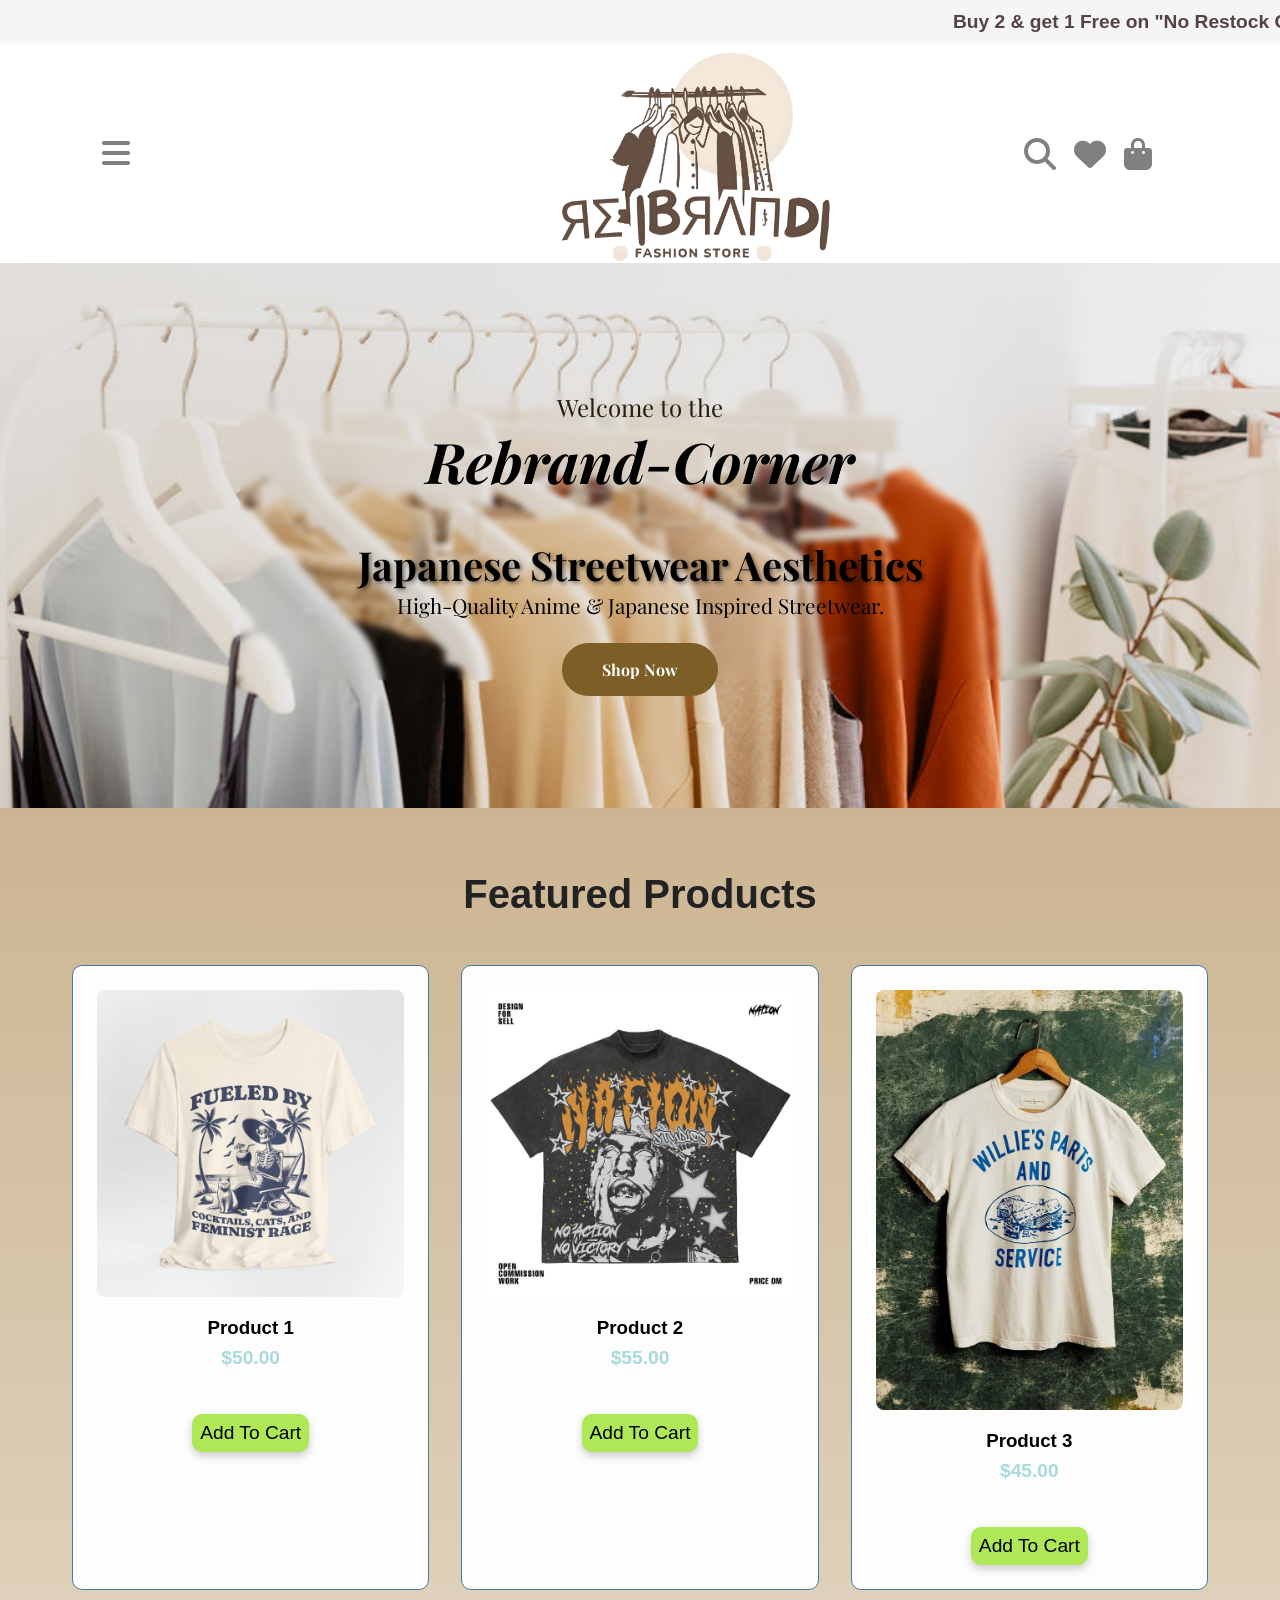
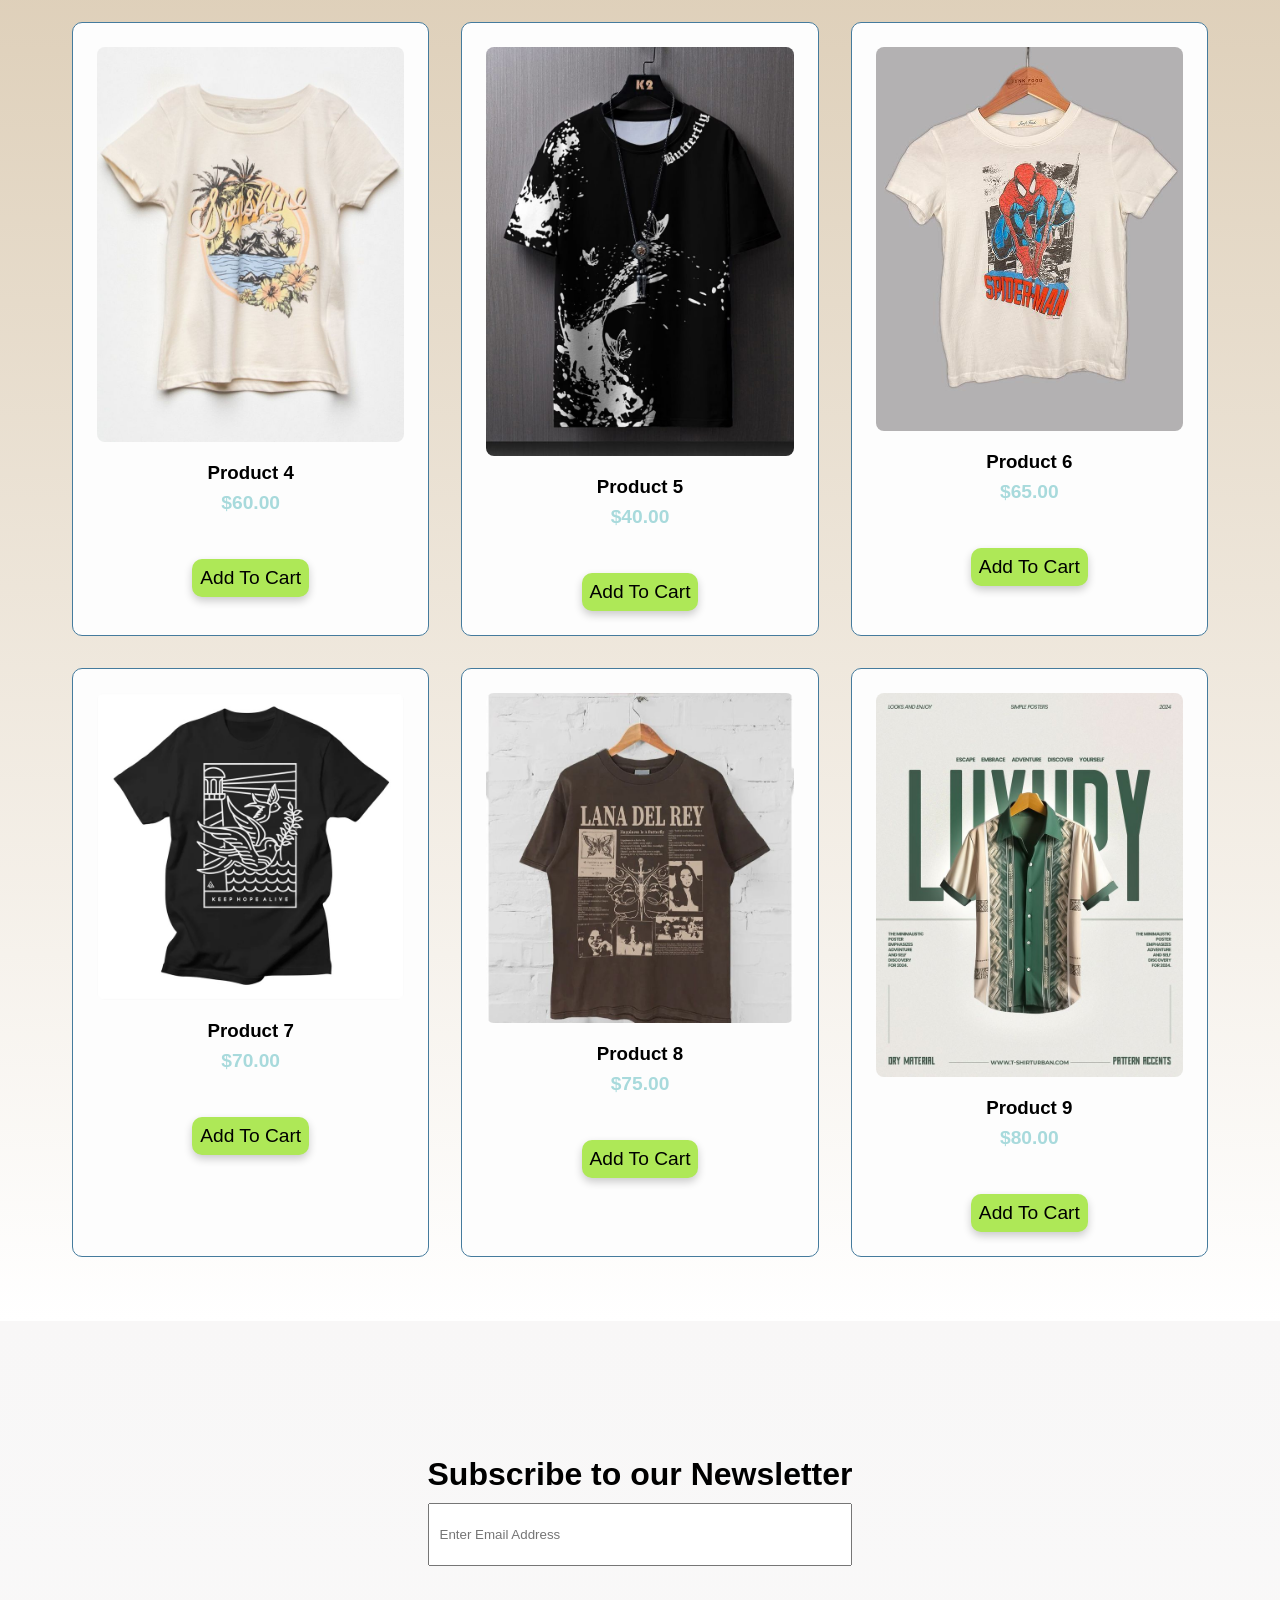
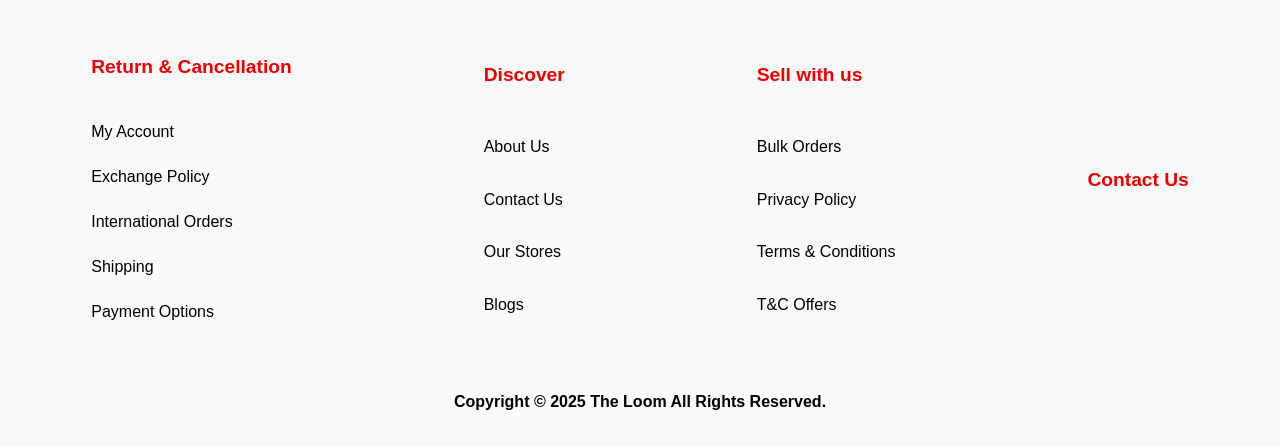
==== commit 6e68b4ac: "Merge resolved: my changes + friend's changes" ====
--- a/index.html
+++ b/index.html
@@ -33,7 +33,13 @@
       </div>
      
       <div class="nav-items">
-         <span id="Search-btn"><i class="fa-solid fa-magnifying-glass"></i></span>
+	 <div class="search-container">
+		  <input type="text" class="search-input" placeholder="Search..." aria-label="Search">
+		  <button class="search-icon" aria-label="Toggle search bar">
+			  <span id="Search-btn"><i class="fa-solid fa-magnifying-glass"></i></span>
+		  </button>
+	 </div>       
+	
          <span id="Fav-btn"><i class="fa-solid fa-heart"></i></span>
          <span id="Shopping-cart-btn"><i class="fa-solid fa-bag-shopping" id="cart-icon"></i>
          
@@ -47,7 +53,7 @@
   </header>
 
     <main>
-        <section class="hero"  style="background-image: url(background2.jpg); ">
+        <section class="hero"  style="background-image: url(img/background2.jpg); ">
             
             <div class="hero-content">
                 <p id="welcome-message"> Welcome to the </p>
--- a/rebrand.css
+++ b/rebrand.css
@@ -1,3 +1,35 @@
+.search-container{
+  display: flex;
+  align-items: center;
+  position: relative;  /*For positioning the icon if needed */
+  
+}
+
+.search-input {
+  width: 0; /* Initially hidden */
+  opacity: 0;
+  border: none;
+  transition: width 0.3s ease-in-out, opacity 0.3s ease-in-out, padding 0.3s ease-in-out;
+  /* Add other styling for the input field when visible */
+}
+
+.search-input.active {
+  width: 200px; /* Adjust as needed */
+  opacity: 1;
+  padding: 8px 10px  ; /* Add padding when active */
+  border: 1px solid #ccc;
+  border-radius: 10px;
+  margin-right: 10px;
+  /* Other active styles */
+}
+
+.search-icon {
+  background: none;
+  border: none;
+  cursor: pointer;
+  font-size: 2rem; /* Adjust icon size */
+  color: #555;
+} 
 
 
 *{
@@ -417,6 +449,7 @@
   margin-left: 8vw;
   margin-top: 4vh;
 }
+
   .toast {
   visibility: hidden;
   min-width: 200px;
@@ -456,3 +489,4 @@
  font-size: 1rem;
 
 }
+
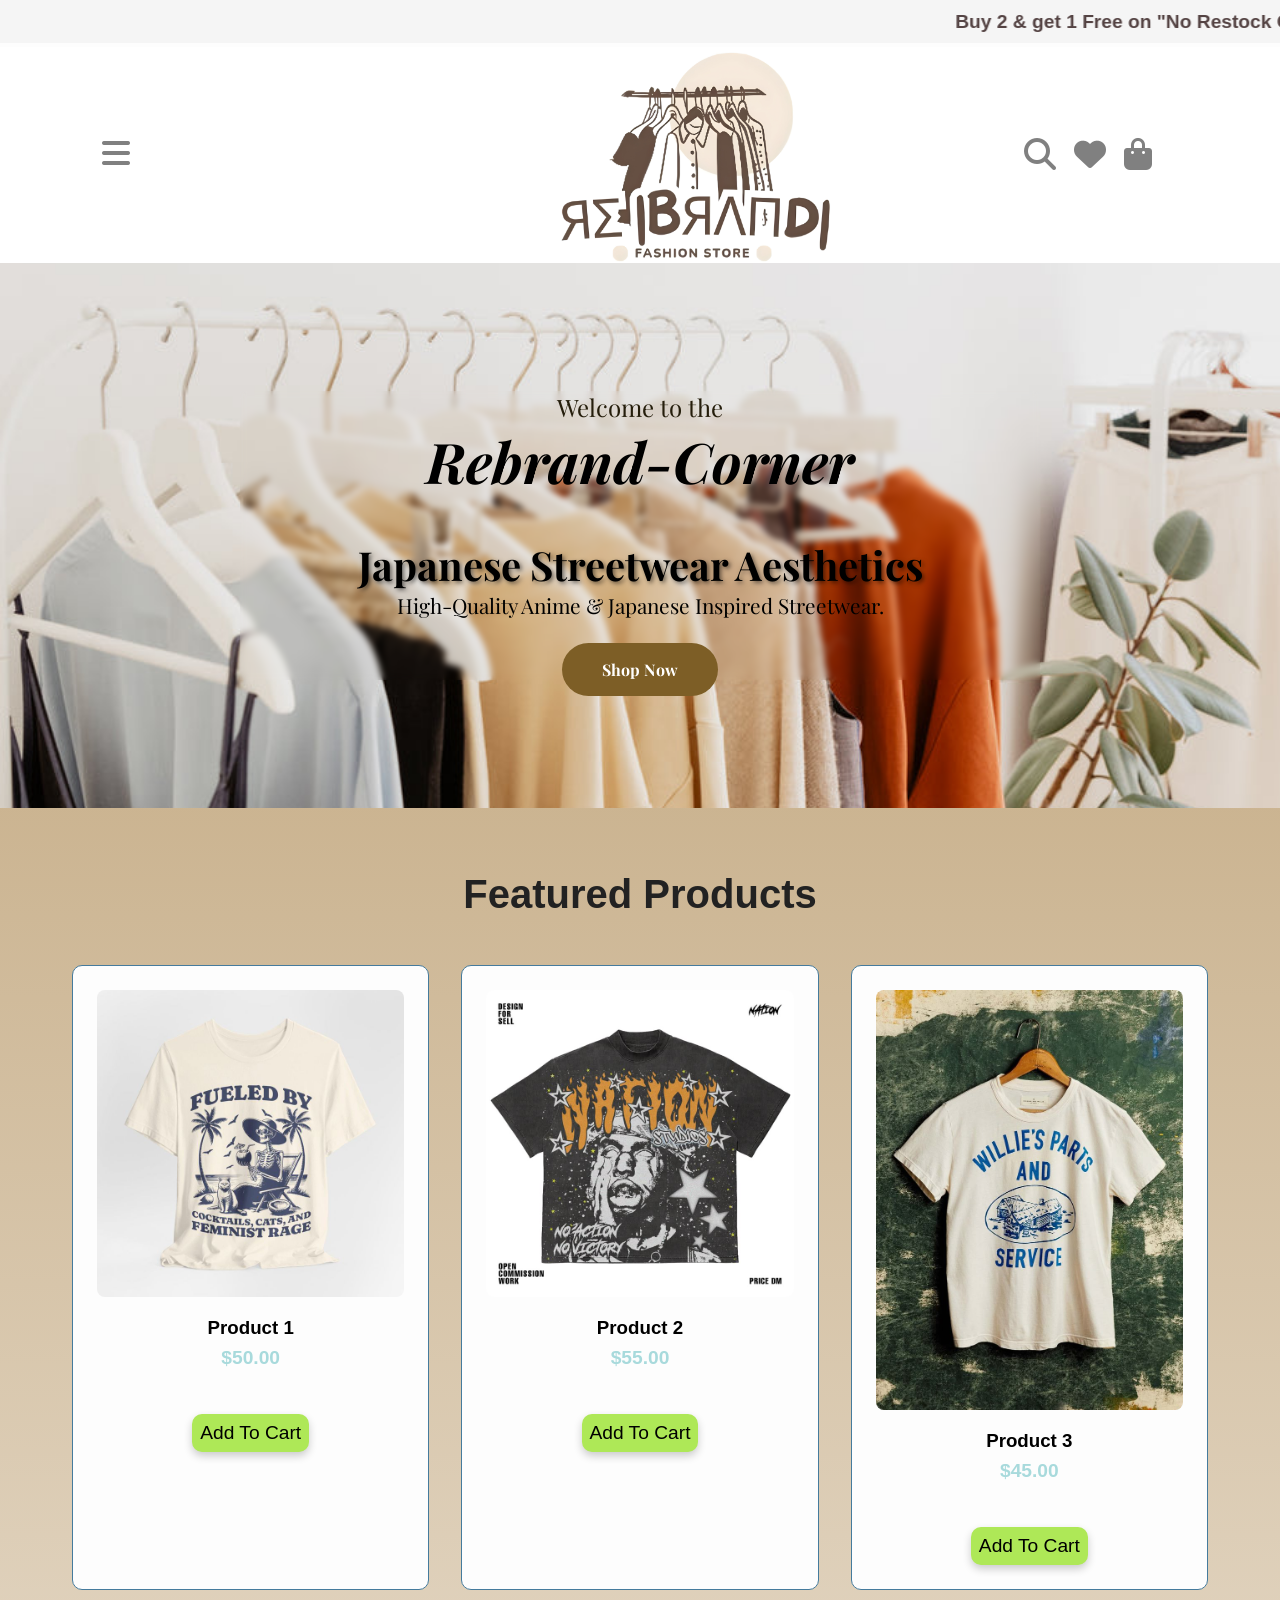
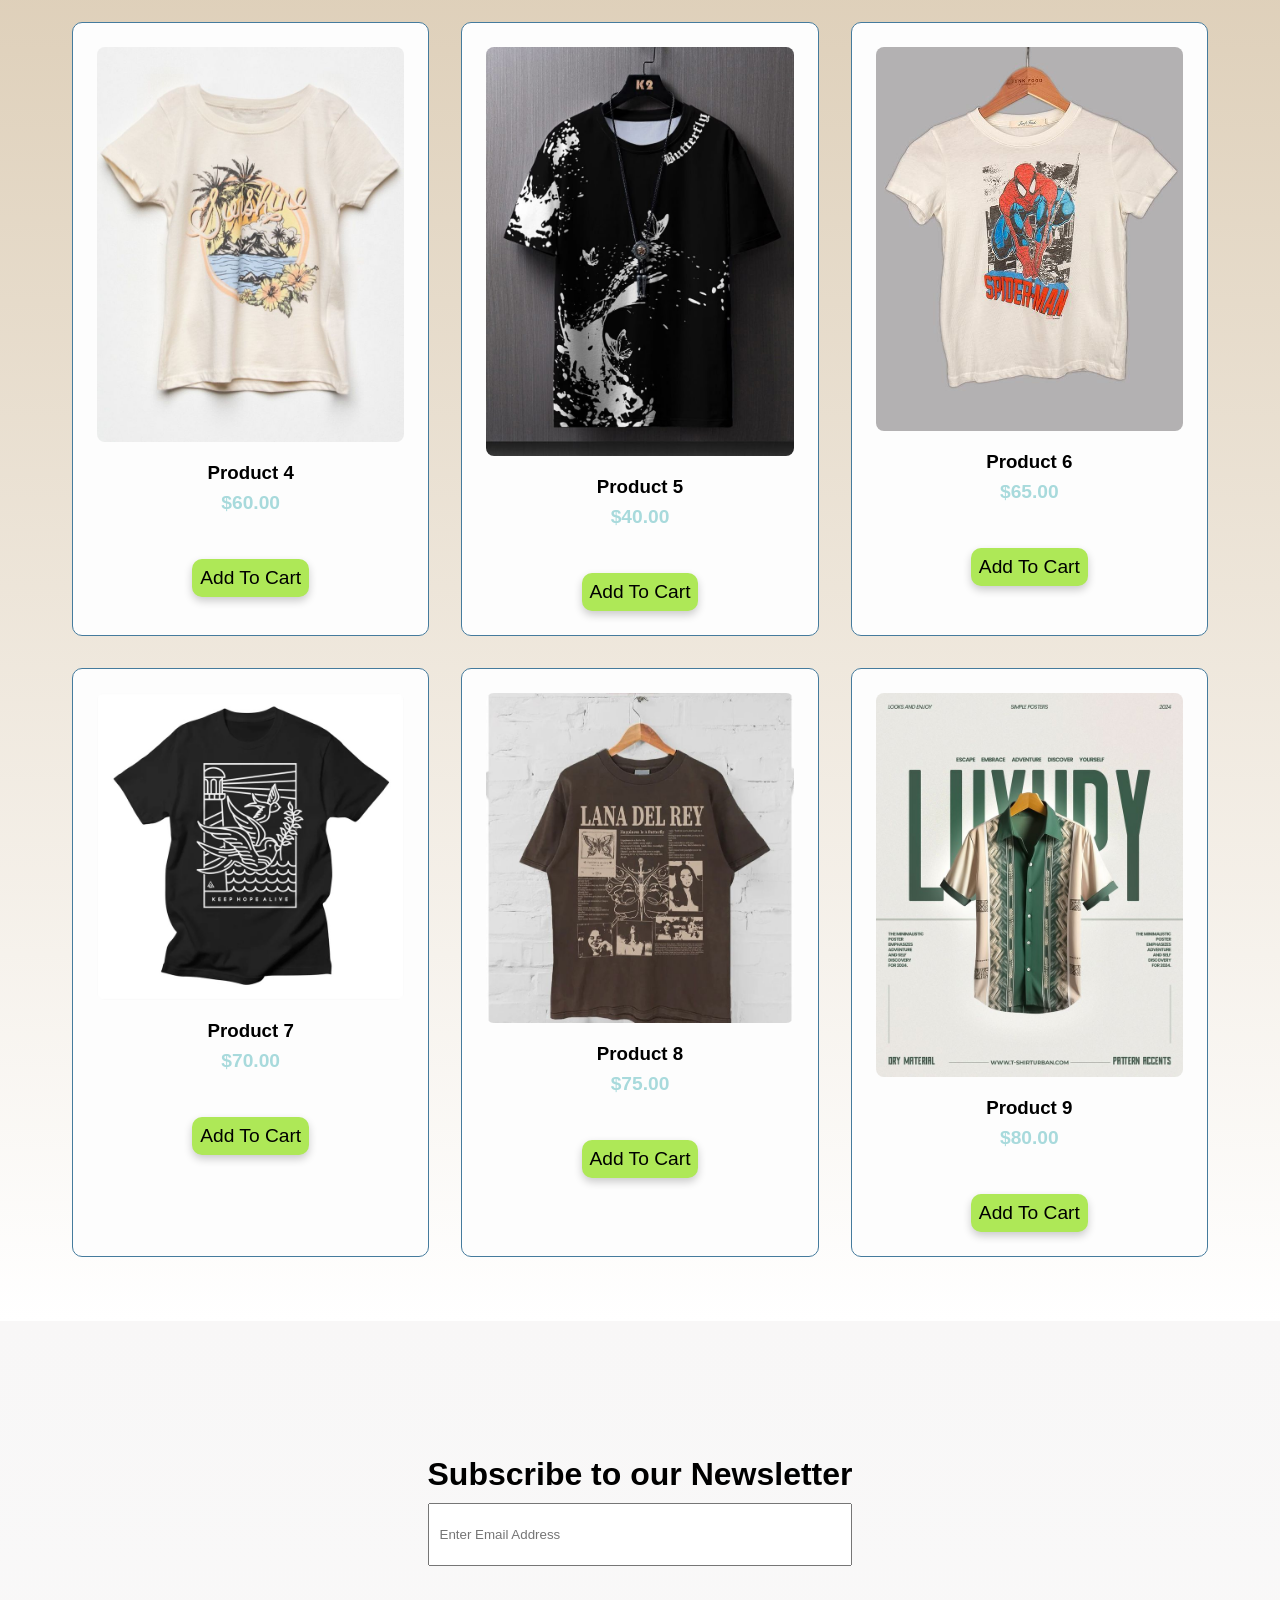
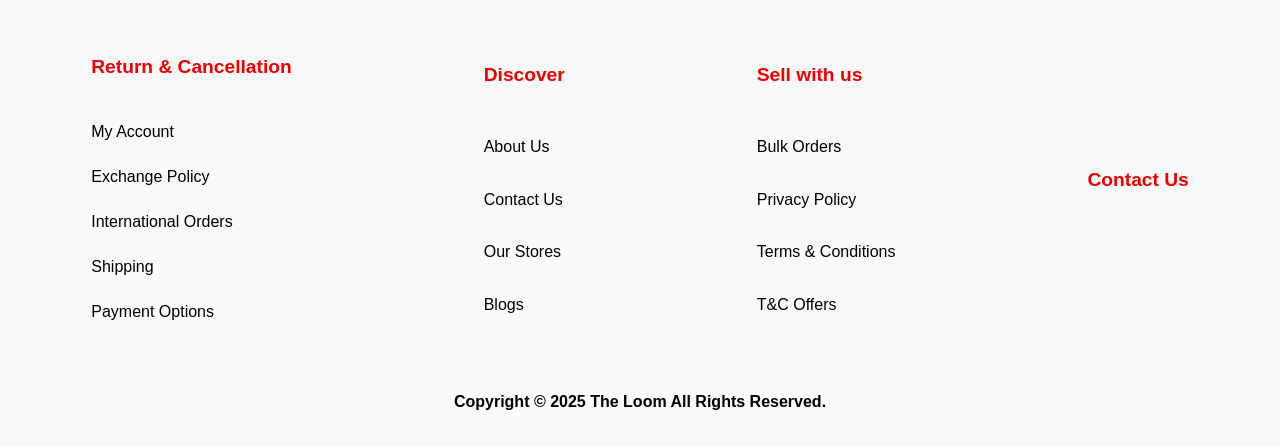
==== commit e4533566: "Feat: Added search bar functionality(temporary)" ====
--- a/index.html
+++ b/index.html
@@ -34,7 +34,7 @@
      
       <div class="nav-items">
 	 <div class="search-container">
-		  <input type="text" class="search-input" placeholder="Search..." aria-label="Search">
+		  <input type="text" id="search-input" class="search-input" placeholder="Search..." aria-label="Search">
 		  <button class="search-icon" aria-label="Toggle search bar">
 			  <span id="Search-btn"><i class="fa-solid fa-magnifying-glass"></i></span>
 		  </button>
@@ -68,57 +68,70 @@
         <section id="product-grid" class="product-grid">
             <h2>Featured Products</h2>
             <div class="products">
-                <div class="product-card">
+                <div class="product-card"
+			data-name="product 1"
+			data-tags="cotton white Tshirt">
+
                     <img src="img/Angetrieben durch Cocktailkatzen und feministisches Rage-Shirt, Retro-feministisches Hemd, Skelettästhetik, feministisches T-Stück, lustiges feministisches Geschenk Unisex-T-Stück.jpeg" class="img" alt="Product 1">
                     <h3 class="title">Product 1</h3>
                     <p class="price">$50.00</p>
                     <button class="add-to-cart">Add To Cart</button>
                 </div>
-                <div class="product-card">
+                <div class="product-card"
+			data-name="product 2"
+			data-tags="black Tshirt goth ">
                     <img src="img/222ed076-2b6e-4f0c-8e55-3c0b15c1829b.jpeg" class="img" alt="Product 2">
                     <h3 class="title">Product 2</h3>
                     <p class="price">$55.00</p>
                     <button class="add-to-cart">Add To Cart</button>
                 </div>
-                <div class="product-card">
+                <div class="product-card"
+			data-name="product 3"
+			data-tags="white Tshirt mechanic">
                     <img src="img/men's t-shirts.jpeg" class="img" alt="Product 3">
                     <h3>Product 3</h3>
                     <p class="price">$45.00</p>
                     <button class="add-to-cart">Add To Cart</button>
                 </div>
 
-                <div class="product-card">
+                <div class="product-card"
+			data-name="product 4">
                     <img src="img/ti1637769312tl831c2f88a604a07ca94314b56a4921b8.jpeg" class="img" alt="Product 4">
                     <h3>Product 4</h3>
                     <p class="price">$60.00</p>
                      <button class="add-to-cart">Add To Cart</button>
                 </div>
-                <div class="product-card">
+                <div class="product-card"
+			data-name="product 5">
                     <img src="img/Men Butterfly & Splash Ink Print Tee.jpeg" class="img" alt="Product 5">
                     <h3>Product 5</h3>
                     <p class="price">$40.00</p>
                     <button class="add-to-cart">Add To Cart</button>
                 </div>
-                <div class="product-card">
+                <div class="product-card"
+			data-name="product 6">
                     <img src="img/Boys' Vintage Tees & Band Shirts.jpeg" class="img" alt="Product 6">
                     <h3>Product 6</h3>
                     <p class="price">$65.00</p>
                     <button class="add-to-cart">Add To Cart</button>
                 </div>
 
-                <div class="product-card">
+                <div class="product-card"
+			data-name="product 7">
                     <img src="img/Hope.jpeg" class="img" alt="Product 7">
                     <h3>Product 7</h3>
                     <p class="price">$70.00</p>
                      <button class="add-to-cart">Add To Cart</button>
                 </div>
-                <div class="product-card">
+                <div class="product-card"
+			data-name="product 8">
                     <img src="img/not mine.jpeg" class="img" alt="Product 8">
                     <h3>Product 8</h3>
                     <p class="price">$75.00</p>
                      <button class="add-to-cart">Add To Cart</button>
                 </div>
-                <div class="product-card">
+                <div class="product-card"
+			data-name="product 9">
                     <img src="img/T-Shirt Design Ads for Social Media _ Fashion Branding - Sonoj ray.jpeg" class="img" alt="Product 9">
                     <h3>Product 9</h3>
                     <p class="price">$80.00</p>
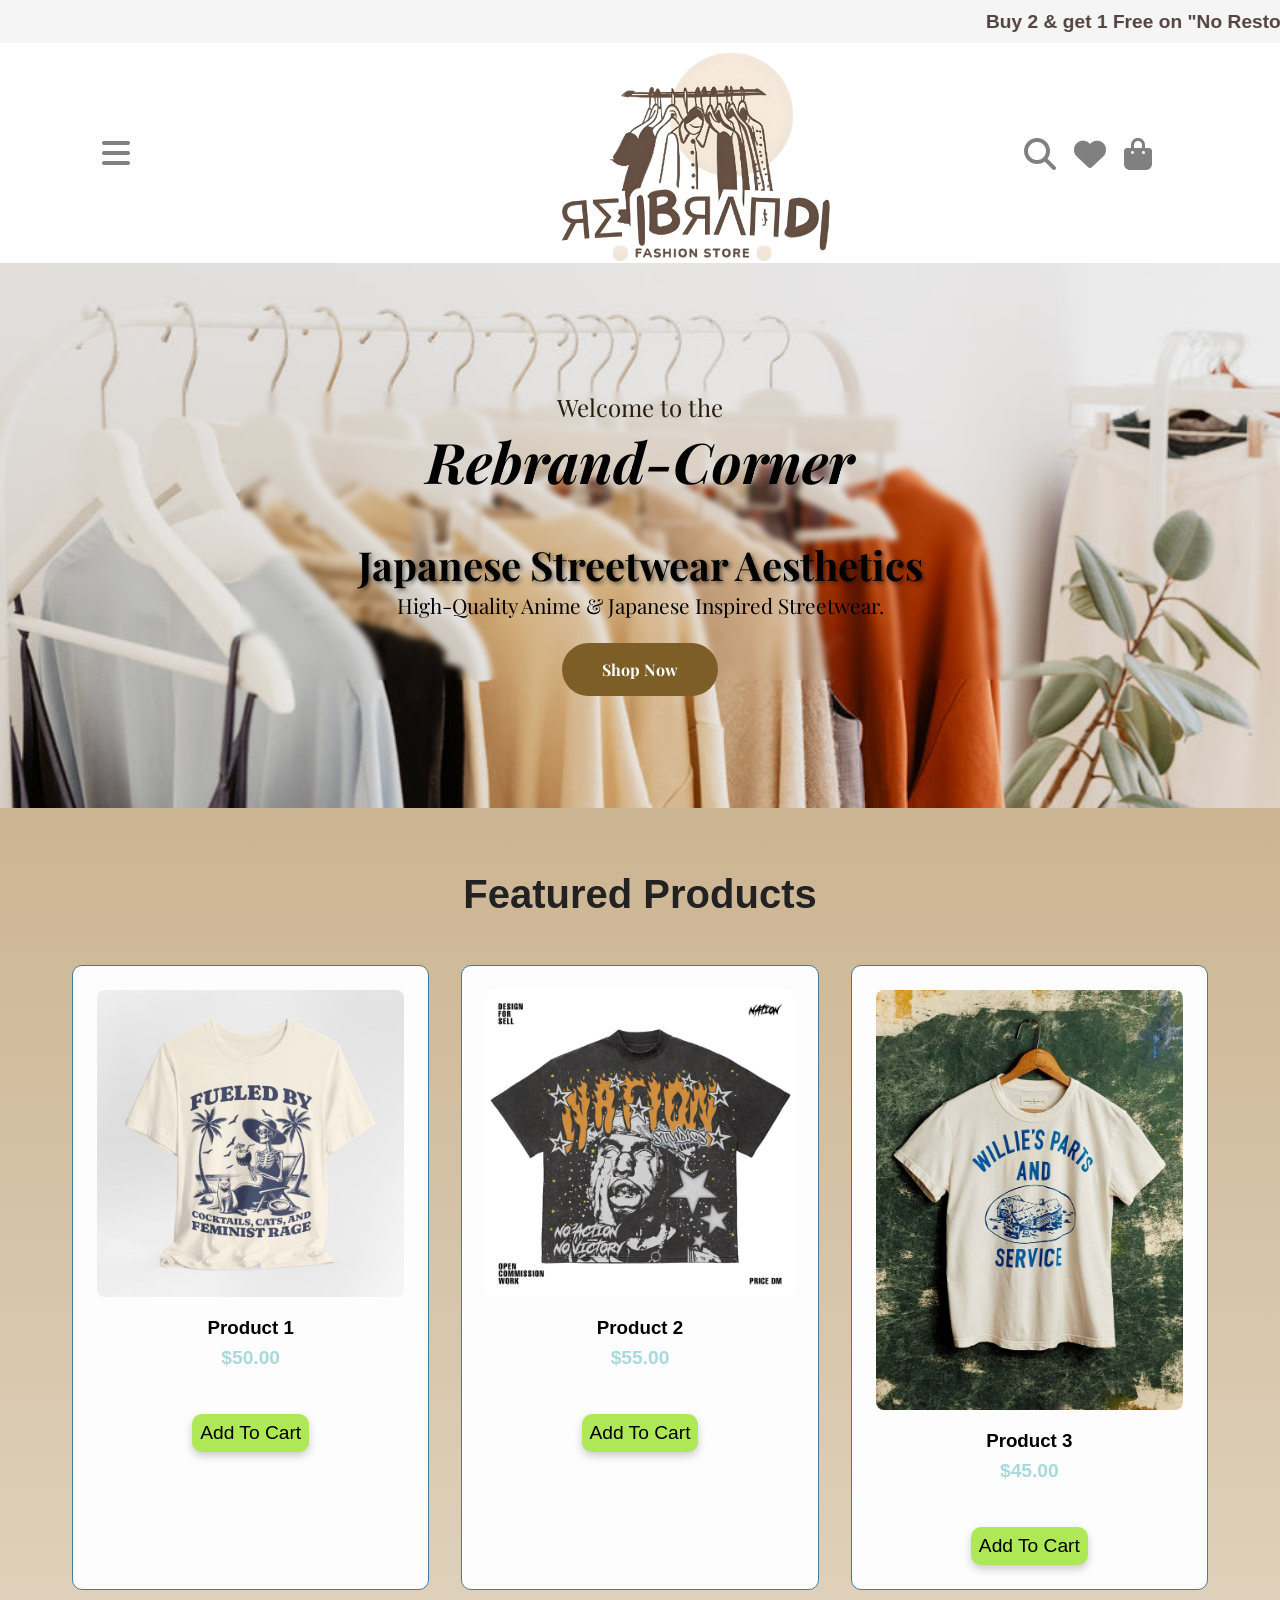
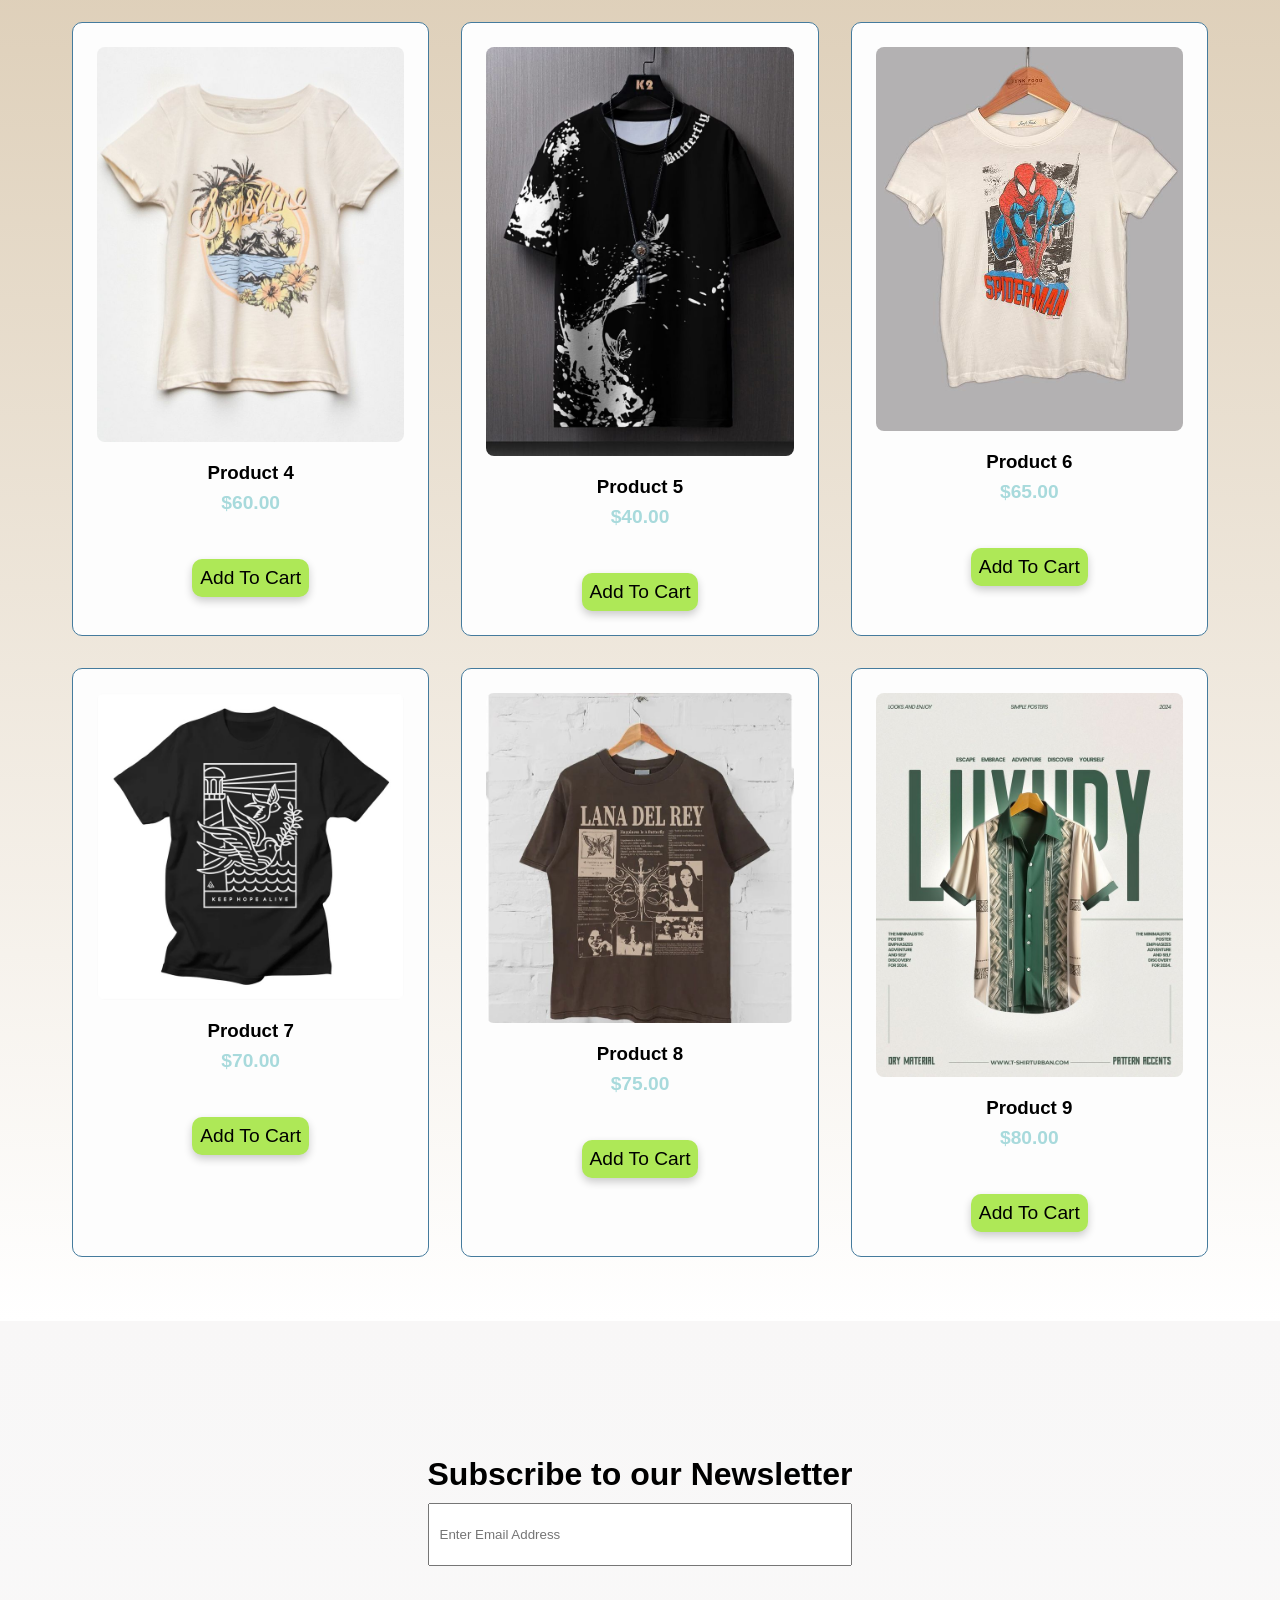
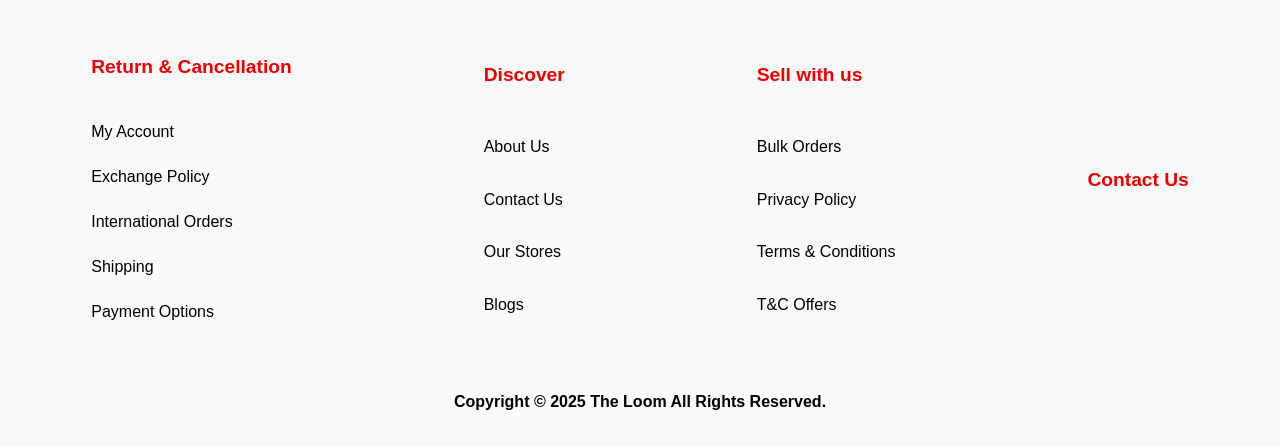
==== commit 9473ade2: "My current changes" ====
--- a/index.html
+++ b/index.html
@@ -34,7 +34,7 @@
      
       <div class="nav-items">
 	 <div class="search-container">
-		  <input type="text" id="search-input" class="search-input" placeholder="Search..." aria-label="Search">
+		  <input type="text" class="search-input" placeholder="Search..." aria-label="Search">
 		  <button class="search-icon" aria-label="Toggle search bar">
 			  <span id="Search-btn"><i class="fa-solid fa-magnifying-glass"></i></span>
 		  </button>
@@ -68,74 +68,61 @@
         <section id="product-grid" class="product-grid">
             <h2>Featured Products</h2>
             <div class="products">
-                <div class="product-card"
-			data-name="product 1"
-			data-tags="cotton white Tshirt">
-
+                <div class="product-card">
                     <img src="img/Angetrieben durch Cocktailkatzen und feministisches Rage-Shirt, Retro-feministisches Hemd, Skelettästhetik, feministisches T-Stück, lustiges feministisches Geschenk Unisex-T-Stück.jpeg" class="img" alt="Product 1">
                     <h3 class="title">Product 1</h3>
                     <p class="price">$50.00</p>
-                    <button class="add-to-cart">Add To Cart</button>
+                    <button class="add-to-cart" data-id="p1">Add To Cart</button>
                 </div>
-                <div class="product-card"
-			data-name="product 2"
-			data-tags="black Tshirt goth ">
+                <div class="product-card">
                     <img src="img/222ed076-2b6e-4f0c-8e55-3c0b15c1829b.jpeg" class="img" alt="Product 2">
                     <h3 class="title">Product 2</h3>
                     <p class="price">$55.00</p>
-                    <button class="add-to-cart">Add To Cart</button>
+                    <button class="add-to-cart" data-id="p2">Add To Cart</button>
                 </div>
-                <div class="product-card"
-			data-name="product 3"
-			data-tags="white Tshirt mechanic">
+                <div class="product-card">
                     <img src="img/men's t-shirts.jpeg" class="img" alt="Product 3">
-                    <h3>Product 3</h3>
+                    <h3 class="title">Product 3</h3>
                     <p class="price">$45.00</p>
-                    <button class="add-to-cart">Add To Cart</button>
+                    <button class="add-to-cart" data-id="p3">Add To Cart</button>
                 </div>
 
-                <div class="product-card"
-			data-name="product 4">
+                <div class="product-card">
                     <img src="img/ti1637769312tl831c2f88a604a07ca94314b56a4921b8.jpeg" class="img" alt="Product 4">
-                    <h3>Product 4</h3>
+                    <h3 class="title">Product 4</h3>
                     <p class="price">$60.00</p>
-                     <button class="add-to-cart">Add To Cart</button>
+                     <button class="add-to-cart" data-id="p4">Add To Cart</button>
                 </div>
-                <div class="product-card"
-			data-name="product 5">
+                <div class="product-card">
                     <img src="img/Men Butterfly & Splash Ink Print Tee.jpeg" class="img" alt="Product 5">
-                    <h3>Product 5</h3>
+                    <h3 class="title">Product 5</h3>
                     <p class="price">$40.00</p>
-                    <button class="add-to-cart">Add To Cart</button>
+                    <button class="add-to-cart" data-id="p5">Add To Cart</button>
                 </div>
-                <div class="product-card"
-			data-name="product 6">
+                <div class="product-card">
                     <img src="img/Boys' Vintage Tees & Band Shirts.jpeg" class="img" alt="Product 6">
-                    <h3>Product 6</h3>
+                    <h3 class="title">Product 6</h3>
                     <p class="price">$65.00</p>
-                    <button class="add-to-cart">Add To Cart</button>
+                    <button class="add-to-cart" data-id="p6">Add To Cart</button>
                 </div>
 
-                <div class="product-card"
-			data-name="product 7">
+                <div class="product-card">
                     <img src="img/Hope.jpeg" class="img" alt="Product 7">
-                    <h3>Product 7</h3>
+                    <h3 class="title">Product 7</h3>
                     <p class="price">$70.00</p>
-                     <button class="add-to-cart">Add To Cart</button>
+                     <button class="add-to-cart" data-id="p7">Add To Cart</button>
                 </div>
-                <div class="product-card"
-			data-name="product 8">
+                <div class="product-card">
                     <img src="img/not mine.jpeg" class="img" alt="Product 8">
-                    <h3>Product 8</h3>
+                    <h3 class="title">Product 8</h3>
                     <p class="price">$75.00</p>
-                     <button class="add-to-cart">Add To Cart</button>
+                     <button class="add-to-cart" data-id="p8">Add To Cart</button>
                 </div>
-                <div class="product-card"
-			data-name="product 9">
+                <div class="product-card">
                     <img src="img/T-Shirt Design Ads for Social Media _ Fashion Branding - Sonoj ray.jpeg" class="img" alt="Product 9">
-                    <h3>Product 9</h3>
+                    <h3 class="title">Product 9</h3>
                     <p class="price">$80.00</p>
-                     <button class="add-to-cart">Add To Cart</button>
+                     <button class="add-to-cart" data-id="p9">Add To Cart</button>
                 </div>
             </div>
         </section>
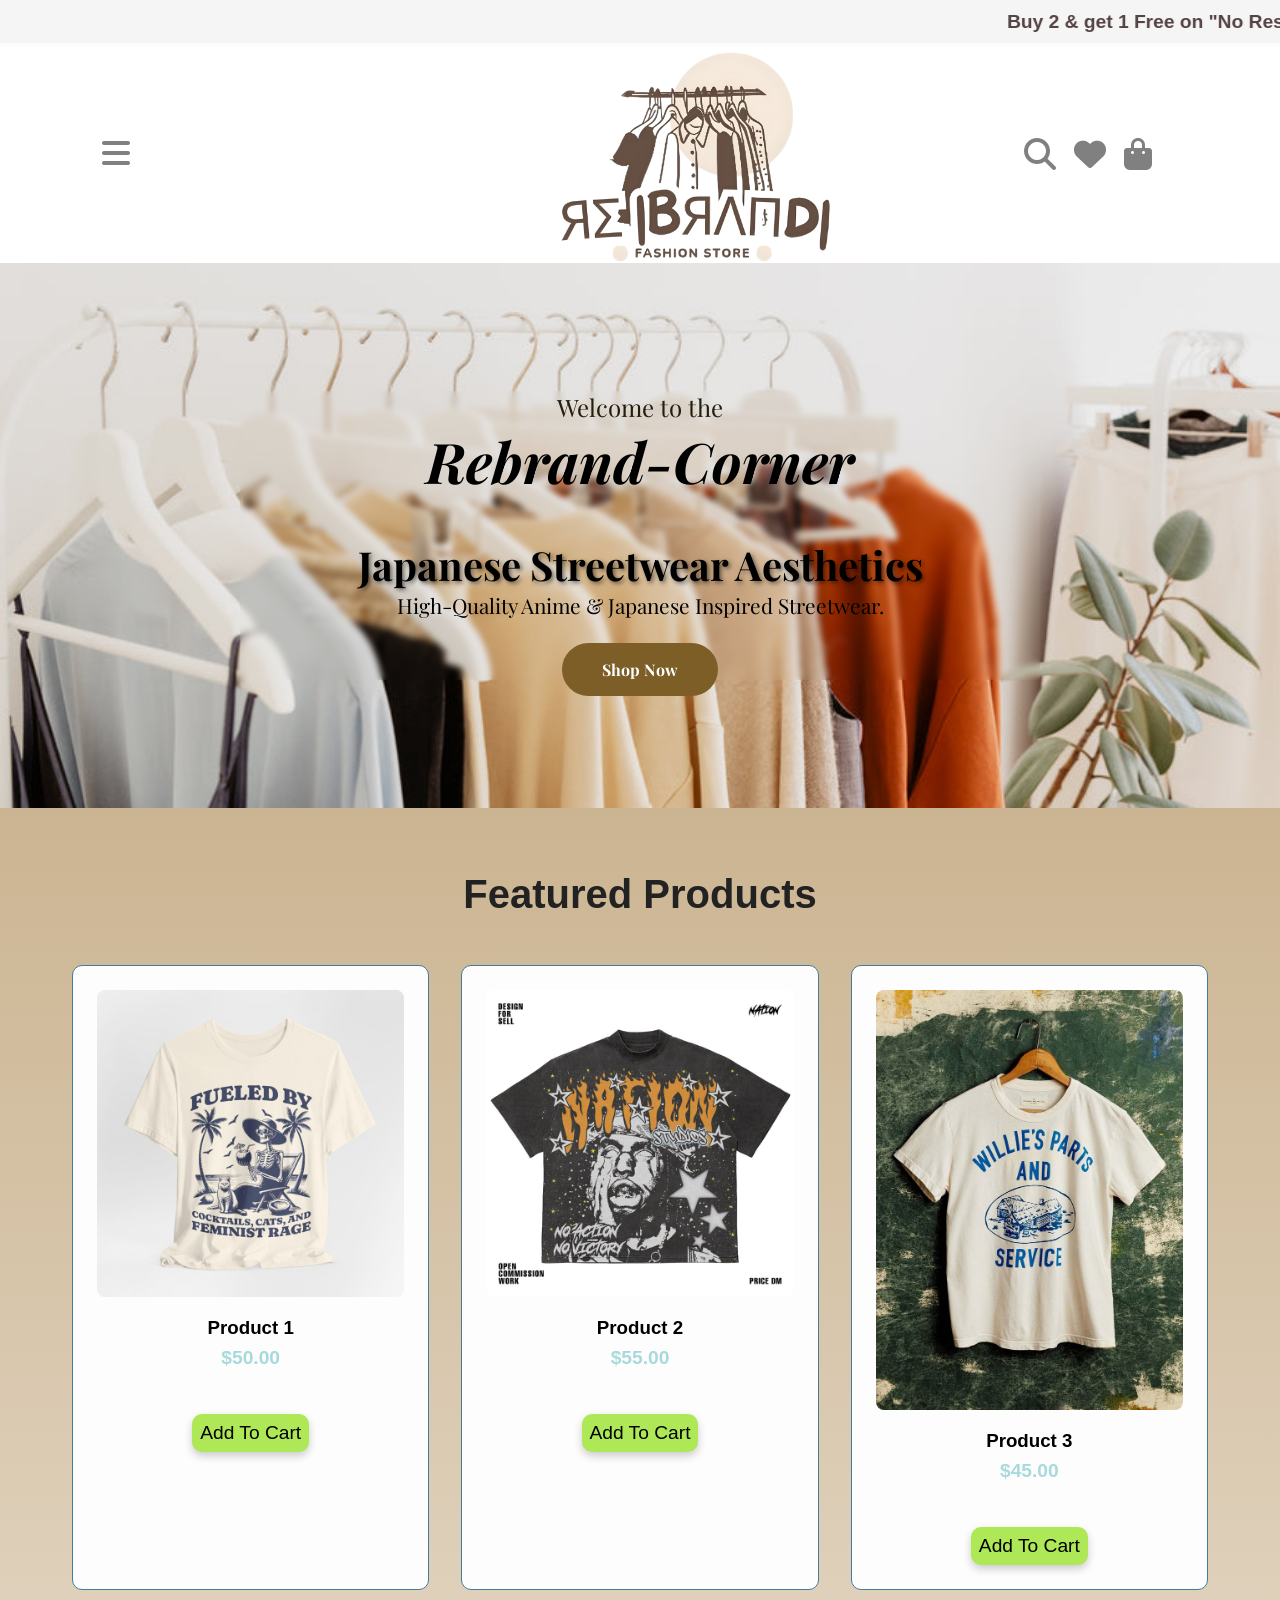
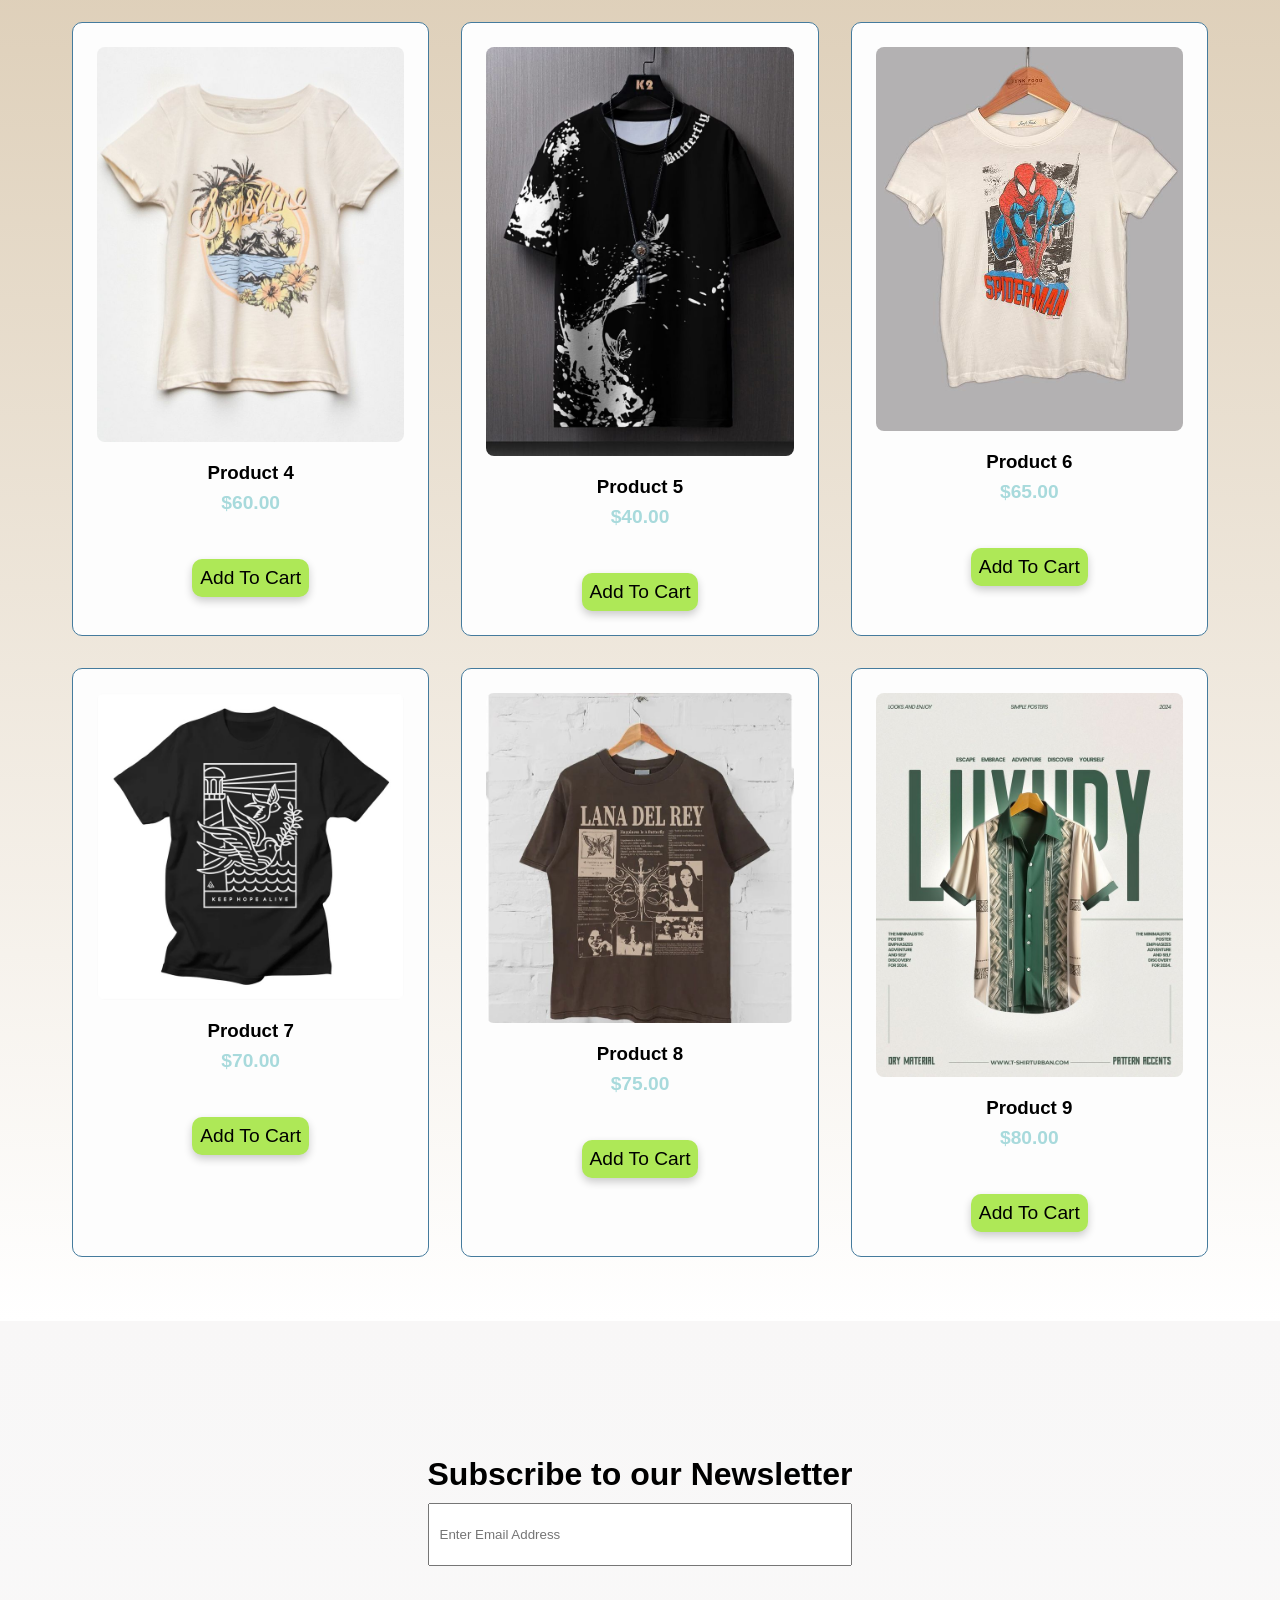
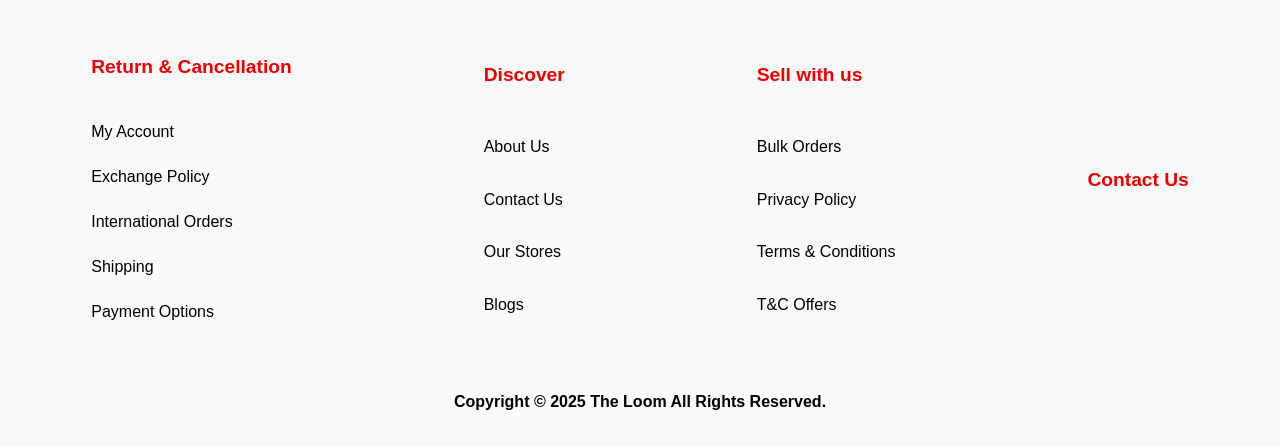
==== commit 47956650: "Merged" ====
--- a/index.html
+++ b/index.html
@@ -34,7 +34,7 @@
      
       <div class="nav-items">
 	 <div class="search-container">
-		  <input type="text" class="search-input" placeholder="Search..." aria-label="Search">
+		  <input type="text" id="search-input" class="search-input" placeholder="Search..." aria-label="Search">
 		  <button class="search-icon" aria-label="Toggle search bar">
 			  <span id="Search-btn"><i class="fa-solid fa-magnifying-glass"></i></span>
 		  </button>
@@ -68,57 +68,70 @@
         <section id="product-grid" class="product-grid">
             <h2>Featured Products</h2>
             <div class="products">
-                <div class="product-card">
+                <div class="product-card"
+			data-name="product 1"
+			data-tags="cotton white Tshirt">
+
                     <img src="img/Angetrieben durch Cocktailkatzen und feministisches Rage-Shirt, Retro-feministisches Hemd, Skelettästhetik, feministisches T-Stück, lustiges feministisches Geschenk Unisex-T-Stück.jpeg" class="img" alt="Product 1">
                     <h3 class="title">Product 1</h3>
                     <p class="price">$50.00</p>
                     <button class="add-to-cart" data-id="p1">Add To Cart</button>
                 </div>
-                <div class="product-card">
+                <div class="product-card"
+			data-name="product 2"
+			data-tags="black Tshirt goth ">
                     <img src="img/222ed076-2b6e-4f0c-8e55-3c0b15c1829b.jpeg" class="img" alt="Product 2">
                     <h3 class="title">Product 2</h3>
                     <p class="price">$55.00</p>
                     <button class="add-to-cart" data-id="p2">Add To Cart</button>
                 </div>
-                <div class="product-card">
+                <div class="product-card"
+			data-name="product 3"
+			data-tags="white Tshirt mechanic">
                     <img src="img/men's t-shirts.jpeg" class="img" alt="Product 3">
                     <h3 class="title">Product 3</h3>
                     <p class="price">$45.00</p>
                     <button class="add-to-cart" data-id="p3">Add To Cart</button>
                 </div>
 
-                <div class="product-card">
+                <div class="product-card"
+			data-name="product 4">
                     <img src="img/ti1637769312tl831c2f88a604a07ca94314b56a4921b8.jpeg" class="img" alt="Product 4">
                     <h3 class="title">Product 4</h3>
                     <p class="price">$60.00</p>
                      <button class="add-to-cart" data-id="p4">Add To Cart</button>
                 </div>
-                <div class="product-card">
+                <div class="product-card"
+			data-name="product 5">
                     <img src="img/Men Butterfly & Splash Ink Print Tee.jpeg" class="img" alt="Product 5">
                     <h3 class="title">Product 5</h3>
                     <p class="price">$40.00</p>
                     <button class="add-to-cart" data-id="p5">Add To Cart</button>
                 </div>
-                <div class="product-card">
+                <div class="product-card"
+			data-name="product 6">
                     <img src="img/Boys' Vintage Tees & Band Shirts.jpeg" class="img" alt="Product 6">
                     <h3 class="title">Product 6</h3>
                     <p class="price">$65.00</p>
                     <button class="add-to-cart" data-id="p6">Add To Cart</button>
                 </div>
 
-                <div class="product-card">
+                <div class="product-card"
+			data-name="product 7">
                     <img src="img/Hope.jpeg" class="img" alt="Product 7">
                     <h3 class="title">Product 7</h3>
                     <p class="price">$70.00</p>
                      <button class="add-to-cart" data-id="p7">Add To Cart</button>
                 </div>
-                <div class="product-card">
+                <div class="product-card"
+			data-name="product 8">
                     <img src="img/not mine.jpeg" class="img" alt="Product 8">
                     <h3 class="title">Product 8</h3>
                     <p class="price">$75.00</p>
                      <button class="add-to-cart" data-id="p8">Add To Cart</button>
                 </div>
-                <div class="product-card">
+                <div class="product-card"
+			data-name="product 9">
                     <img src="img/T-Shirt Design Ads for Social Media _ Fashion Branding - Sonoj ray.jpeg" class="img" alt="Product 9">
                     <h3 class="title">Product 9</h3>
                     <p class="price">$80.00</p>
